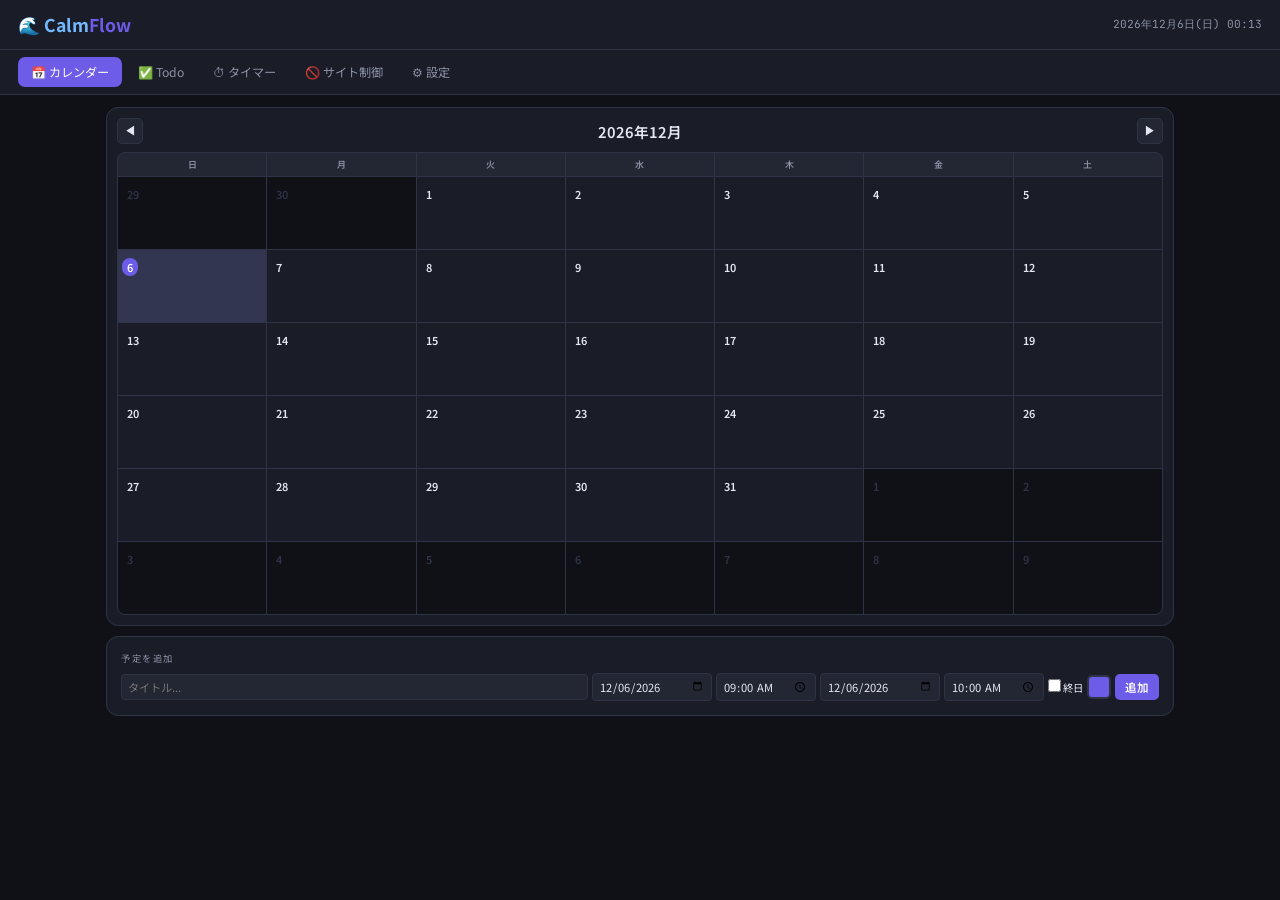
==== calmflow/index.html @ bcd227cc "Add files via upload" ====
<!DOCTYPE html>
<html lang="ja">
<head>
<meta charset="UTF-8">
<meta name="viewport" content="width=device-width, initial-scale=1.0">
<title>CalmFlow</title>
<link href="https://fonts.googleapis.com/css2?family=Noto+Sans+JP:wght@300;400;600;700&family=JetBrains+Mono:wght@400;600&display=swap" rel="stylesheet">
<style id="theme-style"></style>
<style>
*{margin:0;padding:0;box-sizing:border-box}
body{font-family:'Noto Sans JP',sans-serif;min-height:100vh;transition:background .3s,color .3s}
::-webkit-scrollbar{width:5px}::-webkit-scrollbar-thumb{border-radius:3px}
.hdr{padding:12px 18px;display:flex;align-items:center;justify-content:space-between;position:sticky;top:0;z-index:100}
.hdr h1{font-size:1.1rem;font-weight:700}.c1{color:var(--blue)}.c2{color:var(--accent)}
.hdr-t{font-family:'JetBrains Mono',monospace;font-size:.7rem}
.nav{display:flex;gap:3px;padding:7px 18px;overflow-x:auto}
.nb{padding:6px 13px;border:none;background:transparent;font-family:'Noto Sans JP',sans-serif;font-size:.76rem;border-radius:7px;cursor:pointer;transition:all .15s;white-space:nowrap}.nb.a{color:#fff}
.mn{padding:12px 16px;max-width:1100px;margin:0 auto}
.pn{display:none;animation:fi .2s ease}.pn.a{display:block}
@keyframes fi{from{opacity:0;transform:translateY(4px)}to{opacity:1;transform:translateY(0)}}
.cd{border-radius:12px;padding:14px;margin-bottom:10px}
.ct{font-size:.58rem;text-transform:uppercase;letter-spacing:1.5px;margin-bottom:8px}
.btn{padding:5px 10px;color:#fff;border:none;border-radius:5px;font-family:'Noto Sans JP',sans-serif;font-size:.72rem;font-weight:600;cursor:pointer;white-space:nowrap}
.btn:hover{transform:translateY(-1px)}
.btn-s{padding:3px 7px;font-size:.62rem}.btn-xs{padding:2px 5px;font-size:.55rem;border-radius:3px}
.btn-d{background:var(--red)}.btn-g{background:var(--green)}.btn-o{background:transparent;border:1px solid var(--border)}
.fi2{padding:6px 8px;border-radius:5px;font-family:'Noto Sans JP',sans-serif;font-size:.75rem;outline:none}.fi2:focus{border-color:var(--accent)}
.fl{display:block;font-size:.62rem;margin-bottom:2px}

/* Color swatch - per-picker state via data attributes */
.csw{position:relative;display:inline-block}
.csw-btn{width:24px;height:24px;border-radius:5px;cursor:pointer;border:2px solid var(--border);flex-shrink:0}
.csw-pop{display:none;position:absolute;bottom:30px;right:0;z-index:50;border-radius:8px;padding:8px;width:240px;box-shadow:0 4px 20px rgba(0,0,0,.4)}
.csw-pop.open{display:block}
.csw-grid{display:grid;grid-template-columns:repeat(10,1fr);gap:2px}
.csw-c{width:18px;height:18px;border-radius:3px;cursor:pointer;border:2px solid transparent}.csw-c:hover{transform:scale(1.2)}.csw-c.sel{border-color:#fff}
.csw-cust{display:flex;align-items:center;gap:4px;margin-top:5px}
.csw-cust input[type=color]{width:24px;height:24px;border:none;border-radius:3px;cursor:pointer;background:transparent}

/* Calendar */
.ch{display:flex;align-items:center;justify-content:space-between;margin-bottom:8px}.ch h3{font-size:.92rem;font-weight:600}
.cn{width:26px;height:26px;border-radius:5px;cursor:pointer;font-size:.78rem;display:flex;align-items:center;justify-content:center;border:1px solid var(--border)}.cn:hover{background:var(--accent);color:#fff}
.cg{display:grid;grid-template-columns:repeat(7,1fr);gap:1px;border:1px solid var(--border);border-radius:8px;overflow:hidden}
.cdn{font-size:.56rem;padding:5px;text-align:center;font-weight:600}
.cc{min-height:72px;padding:3px 4px;cursor:pointer;position:relative;overflow:hidden}
.cc:hover{filter:brightness(1.1)}
.cnum{font-size:.68rem;font-weight:600;display:inline-block;padding:1px 5px;border-radius:10px;cursor:pointer;position:relative;z-index:3}.cnum:hover{background:var(--accent);color:#fff;transform:scale(1.1)}
.cev{font-size:.48rem;padding:2px 4px;border-radius:2px;margin-top:1px;white-space:nowrap;overflow:hidden;text-overflow:ellipsis;color:#fff;line-height:1.3;position:relative;z-index:2;cursor:pointer;height:16px}
.cev-span{font-size:.48rem;padding:2px 4px;margin-top:1px;white-space:nowrap;overflow:hidden;text-overflow:ellipsis;color:#fff;line-height:1.3;cursor:pointer;position:relative;z-index:2;height:16px}
.cev-start{border-radius:3px 0 0 3px;margin-right:-5px;padding-right:8px}
.cev-mid{border-radius:0;margin-left:-5px;margin-right:-5px;padding-left:8px;padding-right:8px}
.cev-end{border-radius:0 3px 3px 0;margin-left:-5px;padding-left:8px}

/* Day View */
.dg{display:grid;grid-template-columns:1fr 320px;gap:10px}
.bk{display:inline-flex;align-items:center;gap:3px;padding:5px 9px;border-radius:5px;font-size:.68rem;cursor:pointer;font-family:'Noto Sans JP',sans-serif;margin-bottom:8px;border:1px solid var(--border)}.bk:hover{border-color:var(--accent)}
.dph{display:flex;align-items:center;gap:6px;margin-bottom:10px}.dph h3{font-size:.9rem;font-weight:600}
.sh{display:flex;min-height:34px}.shl{width:34px;font-size:.56rem;padding:2px 0;font-family:'JetBrains Mono',monospace;text-align:right;padding-right:5px;flex-shrink:0}
.shc{flex:1;position:relative;min-height:32px}
.sblk{position:absolute;left:2px;right:2px;border-radius:3px;padding:1px 4px;font-size:.55rem;color:#fff;overflow:hidden;z-index:2;cursor:pointer}
.sarr{position:absolute;left:2px;right:2px;border-radius:3px;padding:1px 4px;font-size:.55rem;color:#fff;overflow:hidden;z-index:1;opacity:.45;border:1px dashed rgba(255,255,255,.3)}
.adb{display:flex;gap:4px;flex-wrap:wrap;margin-bottom:6px}.adi{font-size:.55rem;padding:1px 6px;border-radius:3px;color:#fff;cursor:pointer}
.evr{display:flex;align-items:center;gap:5px;padding:5px;border-radius:5px;margin-bottom:3px;cursor:pointer}.evr:hover{filter:brightness(1.1)}
.evd{width:7px;height:7px;border-radius:2px;flex-shrink:0}.evi{flex:1;font-size:.72rem}.evt{font-size:.55rem}
.memo{width:100%;min-height:70px;border-radius:5px;font-family:'Noto Sans JP',sans-serif;font-size:.75rem;padding:7px;outline:none;resize:vertical}.memo:focus{border-color:var(--accent)}
.arow{display:flex;gap:4px;flex-wrap:wrap;align-items:center;margin-top:5px}
.arow input,.arow select{padding:4px 6px;border-radius:4px;font-family:'Noto Sans JP',sans-serif;font-size:.7rem;outline:none}
.dti{display:flex;align-items:center;gap:5px;padding:4px 5px;border-radius:4px;cursor:pointer;font-size:.75rem}.dti:hover{filter:brightness(1.1)}
.dck{width:13px;height:13px;border-radius:3px;border:2px solid var(--border);display:flex;align-items:center;justify-content:center;flex-shrink:0;font-size:.48rem;color:transparent}
.dti.dn .dck{background:var(--green);border-color:var(--green);color:#fff}.dti.dn>span{text-decoration:line-through}
.dti .tp{margin-left:auto}

/* Todo */
.tl{list-style:none}
.ti{display:flex;align-items:center;gap:6px;padding:6px 7px;border-radius:6px;margin-bottom:3px;cursor:pointer}.ti:hover{filter:brightness(1.05)}
.tc2b{width:14px;height:14px;border-radius:3px;border:2px solid var(--border);display:flex;align-items:center;justify-content:center;flex-shrink:0;font-size:.52rem;color:transparent}
.ti.dn .tc2b{background:var(--green);border-color:var(--green);color:#fff}.ti.dn .tt{text-decoration:line-through}
.tt{flex:1;font-size:.78rem}.tm{display:flex;gap:3px;align-items:center;flex-shrink:0}
.tdl{font-size:.55rem;padding:1px 5px;border-radius:3px;font-family:'JetBrains Mono',monospace;white-space:nowrap}
.dok{background:rgba(0,184,148,.12);color:var(--green)}.dsn{background:rgba(253,203,110,.15);color:var(--orange)}.dov{background:rgba(225,112,85,.15);color:var(--red)}
.tp{font-size:.52rem;padding:2px 6px;border-radius:3px;font-weight:600;white-space:nowrap;min-width:22px;text-align:center}
.ph{background:rgba(225,112,85,.15);color:var(--red)}.pm2{background:rgba(253,203,110,.15);color:var(--orange)}.plw{background:rgba(0,184,148,.15);color:var(--green)}
.tdel{background:none;border:none;cursor:pointer;font-size:.72rem;opacity:0}.ti:hover .tdel{opacity:1}
.tsep{font-size:.6rem;padding:8px 0 4px;border-top:1px solid var(--border);margin-top:6px;font-weight:600}

/* Timer */
.ttm{font-family:'JetBrains Mono',monospace;font-size:3.8rem;font-weight:600;text-align:center;padding:18px 0 8px}
.tsub{font-size:.8rem;text-align:center;margin-top:2px}.tlbl{font-size:.68rem;text-align:center;margin-top:1px}
.tc2{display:flex;gap:6px;justify-content:center;margin-top:10px;flex-wrap:wrap}
.tpr{display:flex;gap:4px;justify-content:center;margin-top:7px;flex-wrap:wrap}
.pb{padding:3px 8px;border:1px solid var(--border);border-radius:5px;font-family:'Noto Sans JP',sans-serif;font-size:.66rem;cursor:pointer}.pb:hover{border-color:var(--accent)}.pb.a{border-color:var(--accent);color:var(--accent)}
.sp{display:flex;gap:3px;justify-content:center;flex-wrap:wrap}
.sb{padding:4px 9px;border-radius:13px;font-size:.68rem;cursor:pointer;border:1px solid var(--border);font-family:'Noto Sans JP',sans-serif}.sb.a{color:#fff;border-color:transparent}
.sa{padding:4px 6px;border-radius:13px;font-size:.68rem;cursor:pointer;border:1px dashed var(--border);background:transparent;font-family:'Noto Sans JP',sans-serif}
.swt{font-family:'JetBrains Mono',monospace;font-size:2.8rem;font-weight:600;text-align:center;padding:14px 0 6px}
.ttbs{display:flex;gap:3px;margin-bottom:10px}.ttb{padding:5px 12px;border:none;font-family:'Noto Sans JP',sans-serif;font-size:.72rem;border-radius:5px;cursor:pointer}.ttb.a{color:#fff}
.sg{display:grid;grid-template-columns:repeat(3,1fr);gap:6px;margin-top:10px}
.sc2c{border-radius:6px;padding:9px;text-align:center}.sv{font-family:'JetBrains Mono',monospace;font-size:1rem;font-weight:600}.sl2{font-size:.5rem;margin-top:1px;text-transform:uppercase;letter-spacing:1px}
.gbw{border-radius:5px;height:16px;overflow:hidden;position:relative;margin-top:4px}.gb{height:100%;border-radius:5px;transition:width .4s}
.gbt{position:absolute;inset:0;display:flex;align-items:center;justify-content:center;font-size:.55rem;font-weight:600;font-family:'JetBrains Mono',monospace}
.gr{display:flex;gap:4px;align-items:center;margin-top:4px}
.gr input{width:50px;padding:3px;border-radius:3px;font-family:'JetBrains Mono',monospace;font-size:.7rem;outline:none;text-align:center}.gr span{font-size:.68rem}
.ssr{display:flex;align-items:center;gap:6px;padding:4px 5px;border-radius:4px;margin-bottom:2px}.ssr:hover{filter:brightness(1.05)}
.ssd{width:6px;height:6px;border-radius:2px;flex-shrink:0}.ssn{flex:1;font-size:.72rem}
.ssbw{width:45px;height:4px;border-radius:2px;overflow:hidden}.ssb2{height:100%;border-radius:2px}.sst{font-family:'JetBrains Mono',monospace;font-size:.72rem}
.li{display:flex;align-items:center;gap:5px;padding:3px 5px;border-radius:3px;margin-bottom:2px;font-size:.68rem}.li:hover{filter:brightness(1.05)}

/* Chart */
.chart-tabs{display:flex;gap:3px;margin-bottom:8px}
.chart-tab{padding:4px 12px;border-radius:12px;font-size:.68rem;cursor:pointer;border:1px solid var(--border);font-family:'Noto Sans JP',sans-serif}.chart-tab.a{background:var(--accent);color:#fff;border-color:var(--accent)}
.chart-wrap{position:relative;height:160px;display:flex;align-items:flex-end;gap:3px;padding:16px 4px 24px 4px;border-bottom:1px solid var(--border)}
.chart-bar-wrap{flex:1;display:flex;flex-direction:column;align-items:center}
.chart-bar{width:100%;max-width:50px;border-radius:3px 3px 0 0;transition:height .4s;min-height:1px;position:relative;margin:0 auto}
.chart-bar-val{position:absolute;top:-14px;left:50%;transform:translateX(-50%);font-size:.5rem;font-family:'JetBrains Mono',monospace;white-space:nowrap}
.chart-label{font-size:.5rem;margin-top:4px;text-align:center}

.bl{list-style:none}.bi{display:flex;align-items:center;justify-content:space-between;padding:6px 8px;border-radius:6px;margin-bottom:3px}
.bs{font-size:.55rem;padding:2px 5px;border-radius:3px;font-weight:600}.ba2{background:rgba(225,112,85,.15);color:var(--red)}.bna{background:rgba(0,184,148,.15);color:var(--green)}
.fb{border:1px solid var(--accent);border-radius:12px;padding:10px 14px;margin-bottom:8px;display:flex;align-items:center;justify-content:space-between}
.theme-opt{display:inline-block;width:40px;height:40px;border-radius:8px;cursor:pointer;border:3px solid transparent;margin:3px}.theme-opt.sel{border-color:var(--accent)}.theme-opt:hover{transform:scale(1.1)}
.mo{display:none;position:fixed;inset:0;background:rgba(0,0,0,.55);z-index:200;align-items:center;justify-content:center;padding:12px}.mo.show{display:flex}
.md2{border-radius:12px;padding:20px;width:100%;max-width:400px;max-height:85vh;overflow-y:auto}.md2 h3{font-size:.88rem;margin-bottom:10px}.mc{float:right;background:none;border:none;font-size:1rem;cursor:pointer}
@media(max-width:768px){.dg{grid-template-columns:1fr}.sg{grid-template-columns:repeat(2,1fr)}.ttm{font-size:3rem}}
@media(max-width:480px){.hdr,.nav,.mn{padding-left:8px;padding-right:8px}.cc{min-height:48px}}
</style>
</head>
<body>
<div class="hdr"><h1>🌊 <span class="c1">Calm</span><span class="c2">Flow</span></h1><div class="hdr-t" id="clock"></div></div>
<div class="nav" id="nav-bar"></div>
<div class="mn">
  <div class="pn a" id="p-cal"><div id="cal-mv"></div><div id="cal-dv" style="display:none"></div></div>
  <div class="pn" id="p-todo"><div id="todo-area"></div></div>
  <div class="pn" id="p-timer"><div id="timer-area"></div></div>
  <div class="pn" id="p-block"><div id="block-area"></div></div>
  <div class="pn" id="p-set"><div id="set-area"></div></div>
</div>
<div class="mo" id="edit-modal"><div class="md2" id="edit-md"></div></div>
<div class="mo" id="smod"><div class="md2" id="smod-md"></div></div>
<script>
const PRESETS=['#6c5ce7','#00b894','#fdcb6e','#e17055','#74b9ff','#fd79a8','#a29bfe','#55efc4','#fab1a0','#81ecec','#2d3436','#636e72','#dfe6e9','#0984e3','#00cec9','#e84393','#d63031','#ffeaa7','#55a3e8','#b2bec3'];
const CGRID=(()=>{const h=[0,30,50,60,120,180,210,240,270,330],r=[];for(let s=85;s>=30;s-=18)for(const hue of h)r.push(`hsl(${hue},${s}%,${s>50?55:40}%)`);return r})();
const ALLC=[...PRESETS,...CGRID];
const THEMES={dark:{name:'ダーク',en:'Dark',bg:'#0f1117',surface:'#1a1d27',s2:'#232733',border:'#2e3346',text:'#e4e7f1',dim:'#8b90a5',accent:'#6c5ce7',green:'#00b894',orange:'#fdcb6e',red:'#e17055',blue:'#74b9ff',pink:'#fd79a8',prev:'linear-gradient(135deg,#0f1117,#1a1d27)'},light:{name:'ライト',en:'Light',bg:'#f5f5f7',surface:'#fff',s2:'#eef0f4',border:'#d1d5db',text:'#1f2937',dim:'#6b7280',accent:'#6c5ce7',green:'#059669',orange:'#d97706',red:'#dc2626',blue:'#2563eb',pink:'#ec4899',prev:'linear-gradient(135deg,#f5f5f7,#fff)'},pink:{name:'ピンク',en:'Pink',bg:'#1a1018',surface:'#241a22',s2:'#2e2230',border:'#3d2e3a',text:'#f5e6f0',dim:'#a88a9e',accent:'#ec4899',green:'#34d399',orange:'#fbbf24',red:'#f87171',blue:'#60a5fa',pink:'#f472b6',prev:'linear-gradient(135deg,#1a1018,#241a22)'},sky:{name:'水色',en:'Sky',bg:'#0c1929',surface:'#132238',s2:'#1a2d45',border:'#254060',text:'#e0f0ff',dim:'#7da8cc',accent:'#38bdf8',green:'#34d399',orange:'#fbbf24',red:'#f87171',blue:'#60a5fa',pink:'#f472b6',prev:'linear-gradient(135deg,#0c1929,#132238)'},purple:{name:'パープル',en:'Purple',bg:'#140e1e',surface:'#1e1530',s2:'#291e3e',border:'#3a2d52',text:'#ede6f5',dim:'#9a8bb5',accent:'#a78bfa',green:'#34d399',orange:'#fbbf24',red:'#f87171',blue:'#818cf8',pink:'#f472b6',prev:'linear-gradient(135deg,#140e1e,#1e1530)'}};
const I={ja:{cal:'📅 カレンダー',todo:'✅ Todo',timer:'⏱ タイマー',block:'🚫 サイト制御',set:'⚙ 設定',addEv:'予定を追加',title:'タイトル',sd:'開始日',st:'開始時間',ed:'終了日',et:'終了時間',allday:'終日',color:'色',add:'追加',del:'削除',save:'保存',back:'◀ 戻る',sched:'スケジュール',schedAdd:'↕ スケジュール追加',dayTodo:'この日のTodo',evList:'予定一覧（クリックで編集）',memo:'📝 メモ',memoP:'メモ...',todoL:'Todoリスト',newT:'新しいタスク...',all:'すべて',active:'未完了',done:'完了',exp:'期限切れ',hi:'高',mi:'中',lo:'低',subj:'科目',studyT:'勉強タイマー',sw:'ストップウォッチ',start:'▶ スタート',pause:'⏸ 一時停止',stop:'⏹ 終了',reset:'リセット',endRec:'⏹ 終了＆記録',cust:'カスタム',min:'分',goal:'目標',daily:'1日',monthly:'月間',studyTime:'勉強時間',today:'今日',week:'今週',month:'今月',sess:'セッション',streak:'連続',total:'全期間',subjM:'科目別（今月）',totalL:'合計',logEd:'ログ編集（今日）',manAdd:'＋手動追加',rec:'記録',none:'なし',focus:'🎯 集中モード',blockL:'ブロックリスト',blocking:'ブロック中',allowed:'許可',setT:'設定',lang:'言語',theme:'テーマ',overdue:'日超過',tmr:'明日',daysL:'あと{n}日',pomo:'🍅 ポモドーロ',editEv:'予定を編集',selSubj:'科目を選択',addSubj:'科目を追加',subjN:'科目名',on:'ON',off:'OFF',chartD:'日間',chartW:'週間',chartM:'月間',chart:'勉強グラフ'},en:{cal:'📅 Calendar',todo:'✅ Todo',timer:'⏱ Timer',block:'🚫 Blocker',set:'⚙ Settings',addEv:'Add Event',title:'Title',sd:'Start',st:'Start Time',ed:'End',et:'End Time',allday:'All Day',color:'Color',add:'Add',del:'Delete',save:'Save',back:'◀ Back',sched:'Schedule',schedAdd:'↕ Add Schedule',dayTodo:'Todo',evList:'Events (click to edit)',memo:'📝 Memo',memoP:'Memo...',todoL:'Todo List',newT:'New task...',all:'All',active:'Active',done:'Done',exp:'Expired',hi:'High',mi:'Mid',lo:'Low',subj:'Subject',studyT:'Study Timer',sw:'Stopwatch',start:'▶ Start',pause:'⏸ Pause',stop:'⏹ End',reset:'Reset',endRec:'⏹ End & Record',cust:'Custom',min:'min',goal:'Goals',daily:'Daily',monthly:'Monthly',studyTime:'Study Time',today:'Today',week:'This Week',month:'This Month',sess:'Sessions',streak:'Streak',total:'All Time',subjM:'By Subject',totalL:'Total',logEd:'Log Edit (Today)',manAdd:'+ Manual',rec:'Record',none:'None',focus:'🎯 Focus Mode',blockL:'Block List',blocking:'Blocked',allowed:'Allowed',setT:'Settings',lang:'Language',theme:'Theme',overdue:' overdue',tmr:'Tomorrow',daysL:'{n} days',pomo:'🍅 Pomodoro',editEv:'Edit Event',selSubj:'Select Subject',addSubj:'Add Subject',subjN:'Subject Name',on:'ON',off:'OFF',chartD:'Daily',chartW:'Weekly',chartM:'Monthly',chart:'Study Chart'}};

const LS=(k,d)=>{try{return JSON.parse(localStorage.getItem(k))||d}catch{return d}};
const SS=(k,v)=>localStorage.setItem(k,JSON.stringify(v));
const p2=n=>String(n).padStart(2,'0');
const dkf=d=>`${d.getFullYear()}-${p2(d.getMonth()+1)}-${p2(d.getDate())}`;
const fm=m=>{if(m>=60){const h=Math.floor(m/60),r=m%60;return r?`${h}h${r}m`:`${h}h`}return`${m}m`};

let cfg=LS('cf-cfg',{lang:'ja',theme:'dark'}),ev=LS('cf-ev',[]),sch=LS('cf-sch',{}),mem2=LS('cf-mem',{}),todos=LS('cf-td',[]);
let subj=LS('cf-subj',[{id:'s1',name:'数学',color:'#6c5ce7'},{id:'s2',name:'英語',color:'#00b894'},{id:'s3',name:'理科',color:'#74b9ff'},{id:'s4',name:'国語',color:'#fd79a8'},{id:'s5',name:'社会',color:'#fdcb6e'}]);
let slog=LS('cf-slog',[]),goals=LS('cf-goals',{daily:120,monthly:3000});
let cSubj=subj[0]?.id||null,calD=new Date(),vDate=null,tFilt='all',editEvId=null;
let tSec=25*60,tMax=25*60,tInt=null,tRun=false,tStart=null,tMode='pomo';
let swSec=0,swInt=null,swRun=false,chartMode='week';

// Per-picker color storage
const pickerColors={};
function getPC(id){return pickerColors[id]||PRESETS[0]}
function setPC(id,c){pickerColors[id]=c}

const T=k=>I[cfg.lang][k]||k;
const priC=p=>p==='high'?'ph':p==='mid'?'pm2':'plw';
const priL=p=>p==='high'?T('hi'):p==='mid'?T('mi'):T('lo');

function applyTheme(){const th=THEMES[cfg.theme];document.getElementById('theme-style').textContent=`:root{--bg:${th.bg};--surface:${th.surface};--s2:${th.s2};--border:${th.border};--text:${th.text};--dim:${th.dim};--accent:${th.accent};--glow:${th.accent}40;--green:${th.green};--orange:${th.orange};--red:${th.red};--blue:${th.blue};--pink:${th.pink}}body{background:var(--bg);color:var(--text)}.hdr,.nav{background:var(--surface);border-bottom:1px solid var(--border)}.hdr-t{color:var(--dim)}.nb{color:var(--dim)}.nb:hover{background:var(--s2);color:var(--text)}.nb.a{background:var(--accent)}.cd{background:var(--surface);border:1px solid var(--border)}.ct,.fl{color:var(--dim)}.btn{background:var(--accent)}.btn-o{color:var(--dim);border-color:var(--border)}.fi2{background:var(--s2);border:1px solid var(--border);color:var(--text)}.cn{background:var(--s2);color:var(--text);border-color:var(--border)}.cg{background:var(--border)}.cdn{background:var(--s2);color:var(--dim)}.cc{background:var(--surface)}.cc.om{background:var(--bg)}.cc.om .cnum{color:var(--border)}.cc.td{background:${th.accent}10}.cc.td .cnum{background:var(--accent);color:#fff}.sh{border-bottom:1px solid ${th.border}50}.shc{border-left:1px solid ${th.border}50}.evr,.li,.bi{background:var(--s2)}.memo,.arow input,.arow select{background:var(--s2);border:1px solid var(--border);color:var(--text)}.pb,.chart-tab{background:var(--s2);color:var(--dim);border-color:var(--border)}.sb{background:var(--s2);color:var(--dim);border-color:var(--border)}.sc2c{background:var(--s2)}.sv{color:var(--accent)}.sl2{color:var(--dim)}.gbw{background:var(--s2)}.gb{background:linear-gradient(90deg,var(--accent),var(--blue))}.gr input{background:var(--s2);border:1px solid var(--border);color:var(--text)}.gr span{color:var(--dim)}.ssbw{background:var(--s2)}.sst{color:var(--accent)}.ttb{background:var(--s2);color:var(--dim)}.ttb.a{background:var(--accent)}.tdel{color:var(--dim)}.tsep{border-color:var(--border);color:var(--dim)}.bk{color:var(--dim);border-color:var(--border)}.fb{border-color:var(--accent);background:${th.accent}08}.md2{background:var(--surface);border:1px solid var(--border)}.mc{color:var(--dim)}.shl{color:var(--dim)}.tlbl{color:var(--dim)}.tsub{color:var(--text)}.ttm{background:linear-gradient(135deg,var(--accent),var(--blue));-webkit-background-clip:text;-webkit-text-fill-color:transparent;background-clip:text}.swt{color:var(--green)}.csw-pop{background:var(--surface);border:1px solid var(--border)}.csw-btn{border-color:var(--border)}::-webkit-scrollbar-thumb{background:var(--border)}`;}

// Color swatch HTML
function csw(id,defColor){
  if(!pickerColors[id])pickerColors[id]=defColor||PRESETS[0];
  const c=pickerColors[id];
  return`<div class="csw"><div class="csw-btn" id="csw-${id}" style="background:${c}" onclick="togglePop('${id}')"></div><div class="csw-pop" id="csp-${id}"><div class="csw-grid">${ALLC.map(x=>`<div class="csw-c${x===c?' sel':''}" style="background:${x}" onclick="pickC('${id}','${x}')"></div>`).join('')}</div><div class="csw-cust"><input type="color" value="${c}" onchange="pickC('${id}',this.value)"><span style="font-size:.6rem;color:var(--dim)">${T('cust')}</span></div></div></div>`;
}
window.togglePop=id=>{const p=document.getElementById('csp-'+id);if(p)p.classList.toggle('open');};
window.pickC=(id,c)=>{pickerColors[id]=c;const b=document.getElementById('csw-'+id);if(b)b.style.background=c;const p=document.getElementById('csp-'+id);if(p)p.classList.remove('open');};
document.addEventListener('click',e=>{if(!e.target.closest('.csw'))document.querySelectorAll('.csw-pop.open').forEach(p=>p.classList.remove('open'));});

function rNav(){document.getElementById('nav-bar').innerHTML=[{p:'cal',l:T('cal')},{p:'todo',l:T('todo')},{p:'timer',l:T('timer')},{p:'block',l:T('block')},{p:'set',l:T('set')}].map(n=>`<button class="nb${document.getElementById('p-'+n.p)?.classList.contains('a')?' a':''}" data-p="${n.p}">${n.l}</button>`).join('');
document.querySelectorAll('.nb').forEach(b=>b.addEventListener('click',()=>{document.querySelectorAll('.pn').forEach(p=>p.classList.remove('a'));document.querySelectorAll('.nb').forEach(x=>x.classList.remove('a'));document.getElementById('p-'+b.dataset.p).classList.add('a');b.classList.add('a');if(b.dataset.p==='todo')rTodos();if(b.dataset.p==='timer')rTimer();if(b.dataset.p==='block')rBlock();if(b.dataset.p==='set')rSet();}));}
function closeM(id){document.getElementById(id).classList.remove('show')}
document.querySelectorAll('.mo').forEach(m=>m.addEventListener('click',e=>{if(e.target===m)m.classList.remove('show')}));
setInterval(()=>{document.getElementById('clock').textContent=new Date().toLocaleString(cfg.lang==='ja'?'ja-JP':'en-US',{year:'numeric',month:'short',day:'numeric',weekday:'short',hour:'2-digit',minute:'2-digit',hour12:false});},1000);
document.getElementById('clock').textContent=new Date().toLocaleString(cfg.lang==='ja'?'ja-JP':'en-US',{year:'numeric',month:'short',day:'numeric',weekday:'short',hour:'2-digit',minute:'2-digit',hour12:false});

function dlL(dl){if(!dl)return{t:'',c:''};const td2=new Date();td2.setHours(0,0,0,0);const d=new Date(dl+'T00:00:00'),diff=Math.ceil((d-td2)/864e5);if(diff<0)return{t:`${Math.abs(diff)}${T('overdue')}`,c:'dov'};if(diff===0)return{t:T('today'),c:'dsn'};if(diff===1)return{t:T('tmr'),c:'dsn'};if(diff<=3)return{t:T('daysL').replace('{n}',diff),c:'dsn'};return{t:dl.slice(5).replace('-','/'),c:'dok'};}
function evFor(key){return ev.filter(e=>key>=e.sd&&key<=(e.ed||e.sd))}

// ═══ CALENDAR ═══
function rCal(){const y=calD.getFullYear(),m=calD.getMonth(),today=new Date();const fd=new Date(y,m,1).getDay(),dim=new Date(y,m+1,0).getDate(),dip=new Date(y,m,0).getDate();
const dns=cfg.lang==='ja'?['日','月','火','水','木','金','土']:['Su','Mo','Tu','We','Th','Fr','Sa'];
let h=`<div class="cd" style="padding:10px"><div class="ch"><button class="cn" onclick="calD.setMonth(calD.getMonth()-1);rCal()">◀</button><h3>${y}${cfg.lang==='ja'?'年':'/'}${m+1}${cfg.lang==='ja'?'月':''}</h3><button class="cn" onclick="calD.setMonth(calD.getMonth()+1);rCal()">▶</button></div><div class="cg">${dns.map(d=>`<div class="cdn">${d}</div>`).join('')}`;
for(let i=0;i<fd;i++)h+=`<div class="cc om"><span class="cnum">${dip-fd+1+i}</span></div>`;
for(let d=1;d<=dim;d++){const isT=d===today.getDate()&&m===today.getMonth()&&y===today.getFullYear();const key=`${y}-${p2(m+1)}-${p2(d)}`;const de=evFor(key);let evH='';
de.slice(0,3).forEach(e=>{const isM=e.ed&&e.ed!==e.sd;if(isM){let cls='cev-span';if(key===e.sd)cls+=' cev-start';else if(key===e.ed)cls+=' cev-end';else cls+=' cev-mid';const lbl=key===e.sd?(e.allday?e.title:(e.st?`${e.st.slice(0,5)} ${e.title}`:e.title)):'&nbsp;';evH+=`<div class="${cls}" style="background:${e.color}" onclick="event.stopPropagation();editEv('${e.id}')">${lbl}</div>`;}else{const lbl=e.allday?e.title:(e.st?`${e.st.slice(0,5)} ${e.title}`:e.title);evH+=`<div class="cev" style="background:${e.color}" onclick="event.stopPropagation();editEv('${e.id}')">${lbl}</div>`;}});
if(de.length>3)evH+=`<div style="font-size:.42rem;color:var(--dim)">+${de.length-3}</div>`;
h+=`<div class="cc${isT?' td':''}" onclick="openAddEv('${key}')"><span class="cnum" onclick="event.stopPropagation();openDV('${key}')">${d}</span>${evH}</div>`;}
for(let i=1;i<=42-fd-dim;i++)h+=`<div class="cc om"><span class="cnum">${i}</span></div>`;
h+=`</div></div>`;
pickerColors['ca']=pickerColors['ca']||PRESETS[0];
h+=`<div class="cd"><div class="ct">${T('addEv')}</div><div class="arow"><input type="text" id="ca-t" placeholder="${T('title')}..." style="flex:2;min-width:80px"><input type="date" id="ca-sd" style="width:120px"><input type="time" id="ca-st" value="09:00" style="width:100px"><input type="date" id="ca-ed" style="width:120px"><input type="time" id="ca-et" value="10:00" style="width:100px"><label style="font-size:.65rem"><input type="checkbox" id="ca-ad"> ${T('allday')}</label>${csw('ca')}<button class="btn" onclick="addEvI()">${T('add')}</button></div></div>`;
document.getElementById('cal-mv').innerHTML=h;const tk=dkf(new Date());document.getElementById('ca-sd').value=tk;document.getElementById('ca-ed').value=tk;}

function addEvI(){const ti=document.getElementById('ca-t').value.trim();if(!ti)return;const ad=document.getElementById('ca-ad').checked;ev.push({id:'e'+Date.now(),title:ti,sd:document.getElementById('ca-sd').value,ed:document.getElementById('ca-ed').value,st:ad?null:document.getElementById('ca-st').value,et:ad?null:document.getElementById('ca-et').value,allday:ad,color:getPC('ca')});SS('cf-ev',ev);document.getElementById('ca-t').value='';rCal();}
function openAddEv(key){document.getElementById('ca-sd').value=key;document.getElementById('ca-ed').value=key;document.getElementById('ca-t').focus();}
function delEv(id){ev=ev.filter(e=>e.id!==id);SS('cf-ev',ev);rCal();if(vDate)rDV();}
function editEv(id){const e=ev.find(x=>x.id===id);if(!e)return;editEvId=id;pickerColors['ed']=e.color;
document.getElementById('edit-md').innerHTML=`<button class="mc" onclick="closeM('edit-modal')">&times;</button><h3>${T('editEv')}</h3><div style="margin-bottom:6px"><label class="fl">${T('title')}</label><input type="text" class="fi2" id="ed-t" value="${e.title}" style="width:100%"></div><div style="display:flex;gap:5px;margin-bottom:6px"><div><label class="fl">${T('sd')}</label><input type="date" class="fi2" id="ed-sd" value="${e.sd}" style="width:125px"></div><div><label class="fl">${T('st')}</label><input type="time" class="fi2" id="ed-st" value="${e.st||'09:00'}" style="width:100px"></div></div><div style="display:flex;gap:5px;margin-bottom:6px"><div><label class="fl">${T('ed')}</label><input type="date" class="fi2" id="ed-ed" value="${e.ed||e.sd}" style="width:125px"></div><div><label class="fl">${T('et')}</label><input type="time" class="fi2" id="ed-et" value="${e.et||'10:00'}" style="width:100px"></div></div><div style="margin-bottom:6px"><label style="font-size:.7rem"><input type="checkbox" id="ed-ad" ${e.allday?'checked':''}> ${T('allday')}</label></div><div style="margin-bottom:6px"><label class="fl">${T('color')}</label>${csw('ed',e.color)}</div><div style="display:flex;gap:6px"><button class="btn btn-g" onclick="saveEditEv()" style="flex:1">${T('save')}</button><button class="btn btn-d" onclick="delEv('${id}');closeM('edit-modal')" style="flex:1">${T('del')}</button></div>`;
document.getElementById('edit-modal').classList.add('show');}
function saveEditEv(){const e=ev.find(x=>x.id===editEvId);if(!e)return;const ad=document.getElementById('ed-ad').checked;e.title=document.getElementById('ed-t').value.trim()||e.title;e.sd=document.getElementById('ed-sd').value;e.ed=document.getElementById('ed-ed').value;e.st=ad?null:document.getElementById('ed-st').value;e.et=ad?null:document.getElementById('ed-et').value;e.allday=ad;e.color=getPC('ed');SS('cf-ev',ev);closeM('edit-modal');rCal();if(vDate)rDV();}

// ═══ DAY VIEW ═══
function openDV(key){vDate=new Date(key+'T00:00:00');document.getElementById('cal-mv').style.display='none';document.getElementById('cal-dv').style.display='block';rDV();}
function closeDV(){vDate=null;document.getElementById('cal-mv').style.display='block';document.getElementById('cal-dv').style.display='none';rCal();}
function navD(dir){vDate.setDate(vDate.getDate()+dir);rDV();}
function rDV(){const key=dkf(vDate),dn=cfg.lang==='ja'?['日','月','火','水','木','金','土']:['Sun','Mon','Tue','Wed','Thu','Fri','Sat'];
const de=evFor(key),sc=sch[key]||[],dayTd=todos.filter(t=>t.dl===key),memo=mem2[key]||'';
const allday=de.filter(e=>e.allday||!e.st),timed=de.filter(e=>!e.allday&&e.st);
let adH='';if(allday.length)adH='<div class="adb">'+allday.map(e=>`<div class="adi" style="background:${e.color}" onclick="editEv('${e.id}')">${e.title}</div>`).join('')+'</div>';
let schedH='';for(let hr=0;hr<24;hr++){let blocks='';timed.forEach(e=>{const sh=parseInt(e.st.split(':')[0]),sm=parseInt(e.st.split(':')[1])||0,eh=e.et?parseInt(e.et.split(':')[0]):sh+1,em=e.et?parseInt(e.et.split(':')[1])||0:0;if(hr===sh){const top=Math.round(sm/60*32),dur=(eh*60+em)-(sh*60+sm),hPx=Math.max(Math.round(dur/60*32),18);blocks+=`<div class="sblk" style="background:${e.color};top:${top}px;height:${hPx}px" onclick="editEv('${e.id}')">${e.title} ${e.st}~${e.et||''}</div>`;}});
let arrows='';sc.forEach(s=>{const sh2=parseInt(s.start.split(':')[0]),eh2=s.end?parseInt(s.end.split(':')[0]):sh2+1;if(hr===sh2)arrows+=`<div class="sarr" style="background:${s.color};top:0;height:${(eh2-sh2)*32}px">${s.title}</div>`;});
schedH+=`<div class="sh"><div class="shl">${p2(hr)}</div><div class="shc">${blocks}${arrows}</div></div>`;}
pickerColors['dv']=pickerColors['dv']||PRESETS[0];pickerColors['sc2']=pickerColors['sc2']||PRESETS[2];
document.getElementById('cal-dv').innerHTML=`<button class="bk" onclick="closeDV()">${T('back')}</button>
<div class="dph"><button class="cn" onclick="navD(-1)">◀</button><h3>${vDate.getFullYear()}/${vDate.getMonth()+1}/${vDate.getDate()}（${dn[vDate.getDay()]}）</h3><button class="cn" onclick="navD(1)">▶</button></div>
<div class="dg"><div>
  <div class="cd"><div class="ct">${T('sched')}</div>${adH}<div style="max-height:450px;overflow-y:auto">${schedH}</div></div>
  <div class="cd"><div class="ct">${T('addEv')}</div><div class="arow"><input type="text" id="dv-et" placeholder="${T('title')}..." style="flex:2;min-width:60px"><input type="time" id="dv-es" value="09:00" style="width:90px"><input type="time" id="dv-ee" value="10:00" style="width:90px"><label style="font-size:.6rem"><input type="checkbox" id="dv-ad"> ${T('allday')}</label>${csw('dv')}<button class="btn btn-s" onclick="addEvDV('${key}')">${T('add')}</button></div></div>
  <div class="cd"><div class="ct">${T('schedAdd')}</div><div class="arow"><input type="text" id="sc-t2" placeholder="..." style="flex:2;min-width:60px"><input type="time" id="sc-s2" value="09:00" style="width:90px"><input type="time" id="sc-e2" value="10:00" style="width:90px">${csw('sc2')}<button class="btn btn-s" onclick="addSch2('${key}')">${T('add')}</button></div></div>
</div><div>
  <div class="cd"><div style="display:flex;justify-content:space-between;align-items:center"><div class="ct" style="margin-bottom:0">${T('dayTodo')}</div><button class="btn btn-xs" onclick="document.getElementById('dp-tf').style.display=document.getElementById('dp-tf').style.display==='none'?'block':'none'">＋</button></div>
    <div id="dp-tf" style="display:none;margin-top:5px"><div class="arow"><input type="text" id="dp-ti" placeholder="${T('newT')}" style="flex:2"><select id="dp-tp" style="width:50px"><option value="high">${T('hi')}</option><option value="mid" selected>${T('mi')}</option><option value="low">${T('lo')}</option></select><button class="btn btn-s btn-g" onclick="addDTd('${key}')">${T('add')}</button></div></div>
    <div style="margin-top:5px">${dayTd.length?dayTd.map(t=>`<div class="dti${t.done?' dn':''}" onclick="togTd('${t.id}');rDV()"><div class="dck">${t.done?'✓':''}</div><span style="flex:1">${t.text}</span><span class="tp ${priC(t.priority)}">${priL(t.priority)}</span></div>`).join(''):`<p style="color:var(--dim);font-size:.68rem">${T('none')}</p>`}</div></div>
  <div class="cd"><div class="ct">${T('evList')}</div>${de.length?de.map(e=>`<div class="evr" onclick="editEv('${e.id}')"><div class="evd" style="background:${e.color}"></div><div class="evi">${e.title}<div class="evt">${e.allday?T('allday'):((e.st||'')+(e.et?' ~ '+e.et:''))}</div></div><button class="btn btn-xs btn-d" onclick="event.stopPropagation();delEv('${e.id}')">${T('del')}</button></div>`).join(''):`<p style="color:var(--dim);font-size:.68rem">${T('none')}</p>`}</div>
  <div class="cd"><div class="ct">${T('memo')}</div><textarea class="memo" placeholder="${T('memoP')}" onblur="mem2['${key}']=this.value;SS('cf-mem',mem2)">${memo}</textarea></div>
</div></div>`;}
function addEvDV(key){const ti=document.getElementById('dv-et').value.trim();if(!ti)return;const ad=document.getElementById('dv-ad').checked;ev.push({id:'e'+Date.now(),title:ti,sd:key,ed:key,st:ad?null:document.getElementById('dv-es').value,et:ad?null:document.getElementById('dv-ee').value,allday:ad,color:getPC('dv')});SS('cf-ev',ev);rDV();}
function addSch2(key){const t=document.getElementById('sc-t2').value.trim();if(!t)return;if(!sch[key])sch[key]=[];sch[key].push({title:t,start:document.getElementById('sc-s2').value,end:document.getElementById('sc-e2').value,color:getPC('sc2')});SS('cf-sch',sch);rDV();}
function addDTd(key){const t=document.getElementById('dp-ti').value.trim();if(!t)return;todos.push({id:Date.now().toString(),text:t,priority:document.getElementById('dp-tp').value,dl:key,done:false});SS('cf-td',todos);rDV();}

// ═══ TODO ═══
function rTodos(){const today=new Date();today.setHours(0,0,0,0);let f=[...todos];
if(tFilt==='active')f=f.filter(t=>!t.done&&!(t.dl&&new Date(t.dl+'T00:00:00')<today));
else if(tFilt==='done')f=f.filter(t=>t.done);
else if(tFilt==='exp')f=f.filter(t=>!t.done&&t.dl&&new Date(t.dl+'T00:00:00')<today);
const ord={high:0,mid:1,low:2},srt=(a,b)=>ord[a.priority]-ord[b.priority];
let items;if(tFilt==='all'){const act=f.filter(t=>!t.done&&!(t.dl&&new Date(t.dl+'T00:00:00')<today)).sort(srt);const exp=f.filter(t=>!t.done&&t.dl&&new Date(t.dl+'T00:00:00')<today).sort(srt);const dn=f.filter(t=>t.done).sort(srt);items=[...act,...(exp.length?[{sep:T('exp')},...exp]:[]),...(dn.length?[{sep:T('done')},...dn]:[])];}else{f.sort(srt);items=f;}
document.getElementById('todo-area').innerHTML=`<div class="cd"><div class="ct">${T('todoL')}</div><div style="display:flex;gap:5px;margin-bottom:5px;flex-wrap:wrap"><input type="text" class="fi2" id="td-in" placeholder="${T('newT')}" style="flex:2;min-width:100px"><input type="date" class="fi2" id="td-dl" style="flex:1;min-width:110px"><select class="fi2" id="td-pr" style="width:60px"><option value="high">🔴 ${T('hi')}</option><option value="mid" selected>🟡 ${T('mi')}</option><option value="low">🟢 ${T('lo')}</option></select><button class="btn" onclick="addTd()">${T('add')}</button></div><div style="display:flex;gap:3px;margin-bottom:8px;flex-wrap:wrap">${['all','active','done','exp'].map(f2=>`<button class="btn-o btn-s fb3${tFilt===f2?' a':''}" data-f="${f2}">${T(f2)}</button>`).join('')}</div><ul class="tl">${items.map(t=>{if(t.sep)return`<div class="tsep">${t.sep}</div>`;const d=dlL(t.dl);return`<li class="ti${t.done?' dn':''}" onclick="togTd('${t.id}')"><div class="tc2b">${t.done?'✓':''}</div><span class="tt">${t.text}</span><div class="tm">${d.t?`<span class="tdl ${d.c}">${d.t}</span>`:''}<span class="tp ${priC(t.priority)}">${priL(t.priority)}</span></div><button class="tdel" onclick="event.stopPropagation();delTd('${t.id}')">✕</button></li>`;}).join('')}</ul></div>`;
document.querySelectorAll('.fb3').forEach(b=>b.addEventListener('click',()=>{tFilt=b.dataset.f;rTodos();}));document.getElementById('td-in')?.addEventListener('keydown',e=>{if(e.key==='Enter')addTd()});}
function addTd(){const i=document.getElementById('td-in'),t=i.value.trim();if(!t)return;todos.push({id:Date.now().toString(),text:t,priority:document.getElementById('td-pr').value,dl:document.getElementById('td-dl').value||null,done:false});i.value='';SS('cf-td',todos);rTodos();}
function togTd(id){const t=todos.find(x=>x.id===id);if(t)t.done=!t.done;SS('cf-td',todos);rTodos();}
function delTd(id){todos=todos.filter(t=>t.id!==id);SS('cf-td',todos);rTodos();}

// ═══ TIMER ═══
function rTimer(){const s=subj.find(x=>x.id===cSubj);
document.getElementById('timer-area').innerHTML=`<div class="cd"><div class="ct">${T('subj')}</div><div class="sp">${subj.map(s2=>`<button class="sb${s2.id===cSubj?' a':''}" style="${s2.id===cSubj?'background:'+s2.color:''}" onclick="cSubj='${s2.id}';rTimer()">${s2.name}</button>`).join('')}<button class="sa" onclick="openSM()">＋</button></div></div>
<div class="cd"><div class="ttbs"><button class="ttb${tMode==='pomo'?' a':''}" onclick="tMode='pomo';rTimer()">${T('pomo')}</button><button class="ttb${tMode==='sw'?' a':''}" onclick="tMode='sw';rTimer()">⏱ ${T('sw')}</button></div>
${tMode==='pomo'?`<div class="ttm" id="td2">${p2(Math.floor(tSec/60))}:${p2(tSec%60)}</div><div class="tsub">${s?'📖 '+s.name:T('selSubj')}</div><div class="tc2"><button class="btn btn-g" onclick="togT()">${tRun?T('pause'):T('start')}</button><button class="btn btn-d" onclick="endT()">${T('stop')}</button><button class="btn btn-o" onclick="resT()">${T('reset')}</button></div><div class="tpr"><button class="pb${tMax===1500?' a':''}" onclick="sP(25)">25${T('min')}</button><button class="pb${tMax===3000?' a':''}" onclick="sP(50)">50${T('min')}</button><button class="pb${tMax===300?' a':''}" onclick="sP(5)">5${T('min')}</button><button class="pb${tMax===600?' a':''}" onclick="sP(10)">10${T('min')}</button></div><div class="arow" style="justify-content:center;margin-top:6px"><span style="font-size:.65rem;color:var(--dim)">${T('cust')}:</span><input type="number" id="cp2" value="30" min="1" max="180" style="width:45px"><span style="font-size:.65rem;color:var(--dim)">${T('min')}</span><button class="btn btn-s" onclick="sP(+document.getElementById('cp2').value||25)">OK</button></div>`:`<div class="swt" id="sw2">${p2(Math.floor(swSec/3600))}:${p2(Math.floor(swSec%3600/60))}:${p2(swSec%60)}</div><div class="tsub">${s?'📖 '+s.name:T('selSubj')}</div><div class="tc2"><button class="btn btn-g" onclick="togSW()">${swRun?T('pause'):T('start')}</button><button class="btn btn-d" onclick="endSW()">${T('endRec')}</button><button class="btn btn-o" onclick="resSW()">${T('reset')}</button></div>`}</div>
<div class="cd"><div class="ct">${T('goal')}</div><div class="gr"><span>${T('daily')}:</span><input type="number" id="gd" value="${goals.daily}" min="0" step="10" onchange="goals.daily=+this.value;SS('cf-goals',goals);uSt()"><span>${T('min')}</span></div><div class="gbw"><div class="gb" id="gbd"></div><div class="gbt" id="gtd"></div></div><div class="gr"><span>${T('monthly')}:</span><input type="number" id="gm" value="${goals.monthly}" min="0" step="60" onchange="goals.monthly=+this.value;SS('cf-goals',goals);uSt()"><span>${T('min')}</span></div><div class="gbw"><div class="gb" id="gbm"></div><div class="gbt" id="gtm"></div></div></div>
<div class="cd"><div class="ct">${T('studyTime')}</div><div class="sg" id="sgs"></div></div>
<div class="cd"><div style="display:flex;justify-content:space-between;align-items:center;margin-bottom:8px"><div class="ct" style="margin-bottom:0">${T('chart')}</div><div class="chart-tabs"><button class="chart-tab${chartMode==='day'?' a':''}" onclick="chartMode='day';rChart()">${T('chartD')}</button><button class="chart-tab${chartMode==='week'?' a':''}" onclick="chartMode='week';rChart()">${T('chartW')}</button><button class="chart-tab${chartMode==='month'?' a':''}" onclick="chartMode='month';rChart()">${T('chartM')}</button></div></div><div id="chart-area"></div></div>
<div class="cd"><div class="ct">${T('subjM')}</div><div id="sss"></div></div>
<div class="cd"><div style="display:flex;justify-content:space-between;align-items:center"><div class="ct" style="margin-bottom:0">${T('logEd')}</div><button class="btn btn-xs" onclick="document.getElementById('maf').style.display=document.getElementById('maf').style.display==='none'?'block':'none'">${T('manAdd')}</button></div><div id="maf" style="display:none;margin-top:6px"><div class="arow"><select class="fi2" id="ms" style="width:70px">${subj.map(s2=>`<option value="${s2.id}">${s2.name}</option>`).join('')}</select><input type="number" id="mm" placeholder="${T('min')}" min="1" style="width:45px"><button class="btn btn-s btn-g" onclick="manLog()">${T('rec')}</button></div></div><div id="sll" style="margin-top:6px"></div></div>`;
uSt();rLogList();rChart();}
function openSM(){pickerColors['ns']=PRESETS[Math.floor(Math.random()*PRESETS.length)];document.getElementById('smod-md').innerHTML=`<button class="mc" onclick="closeM('smod')">&times;</button><h3>${T('addSubj')}</h3><div style="margin-bottom:6px"><label class="fl">${T('subjN')}</label><input type="text" class="fi2" id="ns-n" style="width:100%"></div><div style="margin-bottom:6px"><label class="fl">${T('color')}</label>${csw('ns')}</div><button class="btn" onclick="addSubjDo()" style="width:100%">${T('add')}</button>`;document.getElementById('smod').classList.add('show');}
function addSubjDo(){const n=document.getElementById('ns-n').value.trim();if(!n)return;subj.push({id:'s'+Date.now(),name:n,color:getPC('ns')});cSubj=subj[subj.length-1].id;SS('cf-subj',subj);closeM('smod');rTimer();}

function updTD(){const el=document.getElementById('td2');if(el)el.textContent=`${p2(Math.floor(tSec/60))}:${p2(tSec%60)}`;}
function togT(){if(!cSubj){alert(T('selSubj'));return;}if(tRun){clearInterval(tInt);tRun=false;}else{tRun=true;if(!tStart)tStart=Date.now();tInt=setInterval(()=>{tSec--;if(tSec<=0){clearInterval(tInt);tRun=false;logS(Math.round(tMax/60));tStart=null;tSec=0;updTD();rTimer();alert('⏰');return;}updTD();},1000);}rTimer();}
function endT(){clearInterval(tInt);if(tStart){const el=Math.round((Date.now()-tStart)/60000);if(el>0)logS(el);}tRun=false;tStart=null;tSec=tMax;rTimer();}
function resT(){clearInterval(tInt);tRun=false;tStart=null;tSec=tMax;rTimer();}
function sP(min){clearInterval(tInt);tRun=false;tStart=null;tMax=min*60;tSec=tMax;rTimer();}
function updSW(){const el=document.getElementById('sw2');if(el)el.textContent=`${p2(Math.floor(swSec/3600))}:${p2(Math.floor(swSec%3600/60))}:${p2(swSec%60)}`;}
function togSW(){if(!cSubj){alert(T('selSubj'));return;}if(swRun){clearInterval(swInt);swRun=false;}else{swRun=true;swInt=setInterval(()=>{swSec++;updSW();},1000);}rTimer();}
function endSW(){clearInterval(swInt);const min=Math.round(swSec/60);if(min>0)logS(min);swRun=false;swSec=0;rTimer();}
function resSW(){clearInterval(swInt);swRun=false;swSec=0;rTimer();}
function logS(min){slog.push({id:'l'+Date.now(),date:dkf(new Date()),subject:cSubj,minutes:min,ts:Date.now()});SS('cf-slog',slog);uSt();rLogList();}

function uSt(){const now=new Date(),tk=dkf(now),mp=`${now.getFullYear()}-${p2(now.getMonth()+1)}`;const dow=now.getDay()||7;const mon=new Date(now);mon.setDate(now.getDate()-(dow-1));const wk=[];for(let i=0;i<7;i++){const d=new Date(mon);d.setDate(mon.getDate()+i);wk.push(dkf(d));}
const tMin=slog.filter(l=>l.date===tk).reduce((s,l)=>s+l.minutes,0),wMin=slog.filter(l=>wk.includes(l.date)).reduce((s,l)=>s+l.minutes,0),mMin=slog.filter(l=>l.date.startsWith(mp)).reduce((s,l)=>s+l.minutes,0),aMin=slog.reduce((s,l)=>s+l.minutes,0),tSess=slog.filter(l=>l.date===tk).length;
let streak=0,cd2=new Date(now);while(slog.some(l=>l.date===dkf(cd2))){streak++;cd2.setDate(cd2.getDate()-1);}
const sg=document.getElementById('sgs');if(sg)sg.innerHTML=[{v:fm(tMin),l:T('today')},{v:fm(wMin),l:T('week')},{v:fm(mMin),l:T('month')},{v:tSess,l:T('sess')},{v:streak+'d',l:T('streak')},{v:fm(aMin),l:T('total')}].map(x=>`<div class="sc2c"><div class="sv">${x.v}</div><div class="sl2">${x.l}</div></div>`).join('');
const dp2=Math.min(100,Math.round(tMin/(goals.daily||1)*100)),mp2=Math.min(100,Math.round(mMin/(goals.monthly||1)*100));
const gbd=document.getElementById('gbd'),gtd=document.getElementById('gtd');if(gbd){gbd.style.width=dp2+'%';gtd.textContent=`${fm(tMin)}/${fm(goals.daily)} ${dp2}%`;}
const gbm=document.getElementById('gbm'),gtm=document.getElementById('gtm');if(gbm){gbm.style.width=mp2+'%';gtm.textContent=`${fm(mMin)}/${fm(goals.monthly)} ${mp2}%`;}
const sm={};slog.filter(l=>l.date.startsWith(mp)).forEach(l=>{sm[l.subject]=(sm[l.subject]||0)+l.minutes});const mx=Math.max(1,...Object.values(sm)),tot=Object.values(sm).reduce((a,b)=>a+b,0);
const ss=document.getElementById('sss');if(ss)ss.innerHTML=subj.map(s=>{const min=sm[s.id]||0,pct=Math.round(min/mx*100);return`<div class="ssr"><div class="ssd" style="background:${s.color}"></div><span class="ssn">${s.name}</span><div class="ssbw"><div class="ssb2" style="width:${pct}%;background:${s.color}"></div></div><span class="sst">${fm(min)}</span></div>`;}).join('')+`<div style="margin-top:5px;padding-top:5px;border-top:1px solid var(--border);display:flex;justify-content:space-between"><span style="font-size:.72rem;font-weight:600">${T('totalL')}</span><span class="sst">${fm(tot)}</span></div>`;}

function rLogList(){const tk=dkf(new Date()),logs=slog.filter(l=>l.date===tk),el=document.getElementById('sll');if(!el)return;el.innerHTML=logs.length?logs.map(l=>{const s=subj.find(x=>x.id===l.subject);return`<div class="li"><div class="ssd" style="background:${s?.color||'#666'}"></div><span style="flex:1">${s?.name||'?'}</span><span class="sst">${l.minutes}${T('min')}</span><button class="btn btn-xs btn-d" onclick="slog=slog.filter(x=>x.id!=='${l.id}');SS('cf-slog',slog);rTimer()">${T('del')}</button></div>`;}).join(''):`<p style="color:var(--dim);font-size:.68rem">${T('none')}</p>`;}
function manLog(){const s=document.getElementById('ms').value,m=parseInt(document.getElementById('mm').value);if(!m||m<1)return;slog.push({id:'l'+Date.now(),date:dkf(new Date()),subject:s,minutes:m,ts:Date.now()});SS('cf-slog',slog);document.getElementById('mm').value='';rTimer();}

// ═══ CHART ═══
function rChart(){const area=document.getElementById('chart-area');if(!area)return;const now=new Date();let labels=[],data=[];
const dNames=cfg.lang==='ja'?['月','火','水','木','金','土','日']:['Mon','Tue','Wed','Thu','Fri','Sat','Sun'];
if(chartMode==='day'){
  const tk=dkf(now);
  for(let h=0;h<24;h+=2){labels.push(`${p2(h)}`);
    const mins=slog.filter(l=>{if(l.date!==tk)return false;const d=new Date(l.ts);return d.getHours()>=h&&d.getHours()<h+2;}).reduce((s,l)=>s+l.minutes,0);
    data.push(mins);}
}else if(chartMode==='week'){
  const dow=now.getDay()||7;const mon=new Date(now);mon.setDate(now.getDate()-(dow-1));
  for(let i=0;i<7;i++){const d=new Date(mon);d.setDate(mon.getDate()+i);labels.push(dNames[i]);data.push(slog.filter(l=>l.date===dkf(d)).reduce((s,l)=>s+l.minutes,0));}
}else{const y=now.getFullYear(),m=now.getMonth(),dim=new Date(y,m+1,0).getDate();
  for(let w=0;w<Math.ceil(dim/7);w++){const start=w*7+1,end=Math.min(start+6,dim);labels.push(`${start}-${end}`);let sum=0;for(let d=start;d<=end;d++)sum+=slog.filter(l=>l.date===`${y}-${p2(m+1)}-${p2(d)}`).reduce((s,l)=>s+l.minutes,0);data.push(sum);}}
const max=Math.max(1,...data);
area.innerHTML=`<div class="chart-wrap">${data.map((v,i)=>{const h=Math.round(v/max*130);return`<div class="chart-bar-wrap"><div class="chart-bar" style="height:${h}px;background:var(--accent)">${v>0?`<div class="chart-bar-val">${fm(v)}</div>`:''}</div><div class="chart-label">${labels[i]}</div></div>`;}).join('')}</div>`;}

// ═══ BLOCKER ═══
let bl=LS('cf-bl',['twitter.com','youtube.com','tiktok.com']),fMode=false;
function rBlock(){document.getElementById('block-area').innerHTML=`<div class="cd"><div class="fb"><p style="font-size:.76rem">${T('focus')}</p><button class="btn btn-s${fMode?' btn-g':''}" onclick="fMode=!fMode;rBlock()">${fMode?T('on'):T('off')}</button></div><div class="ct">${T('blockL')}</div><div style="display:flex;gap:5px;margin-bottom:5px"><input type="text" class="fi2" id="bi" placeholder="twitter.com" style="flex:2"><button class="btn" onclick="const i=document.getElementById('bi'),s=i.value.trim().replace(/^https?:\\/\\//,'').replace(/\\/.*$/,'');if(!s)return;bl.push(s);i.value='';SS('cf-bl',bl);rBlock()">${T('add')}</button></div><ul class="bl">${bl.map((s,i)=>`<li class="bi"><span style="font-size:.76rem">🌐 ${s}</span><div style="display:flex;gap:4px;align-items:center"><span class="bs ${fMode?'ba2':'bna'}">${fMode?T('blocking'):T('allowed')}</span><button class="btn btn-xs btn-d" onclick="bl.splice(${i},1);SS('cf-bl',bl);rBlock()">✕</button></div></li>`).join('')}</ul></div>`;}

// ═══ SETTINGS ═══
function rSet(){document.getElementById('set-area').innerHTML=`<div class="cd"><div class="ct">${T('setT')}</div><div style="margin-bottom:16px"><label class="fl" style="font-size:.72rem;margin-bottom:6px">${T('lang')}</label><div style="display:flex;gap:6px"><button class="btn${cfg.lang==='ja'?' btn-g':' btn-o'}" onclick="cfg.lang='ja';SS('cf-cfg',cfg);applyTheme();rNav();rSet();rCal()">🇯🇵 日本語</button><button class="btn${cfg.lang==='en'?' btn-g':' btn-o'}" onclick="cfg.lang='en';SS('cf-cfg',cfg);applyTheme();rNav();rSet();rCal()">🇺🇸 English</button></div></div><div><label class="fl" style="font-size:.72rem;margin-bottom:6px">${T('theme')}</label><div style="display:flex;gap:4px;flex-wrap:wrap">${Object.entries(THEMES).map(([k,v])=>`<div style="text-align:center;cursor:pointer" onclick="cfg.theme='${k}';SS('cf-cfg',cfg);applyTheme();rSet()"><div class="theme-opt${cfg.theme===k?' sel':''}" style="background:${v.prev}"></div><div style="font-size:.6rem;margin-top:2px">${cfg.lang==='ja'?v.name:v.en}</div></div>`).join('')}</div></div></div>`;}

applyTheme();rNav();rCal();rTodos();rTimer();rBlock();
</script>
</body>
</html>
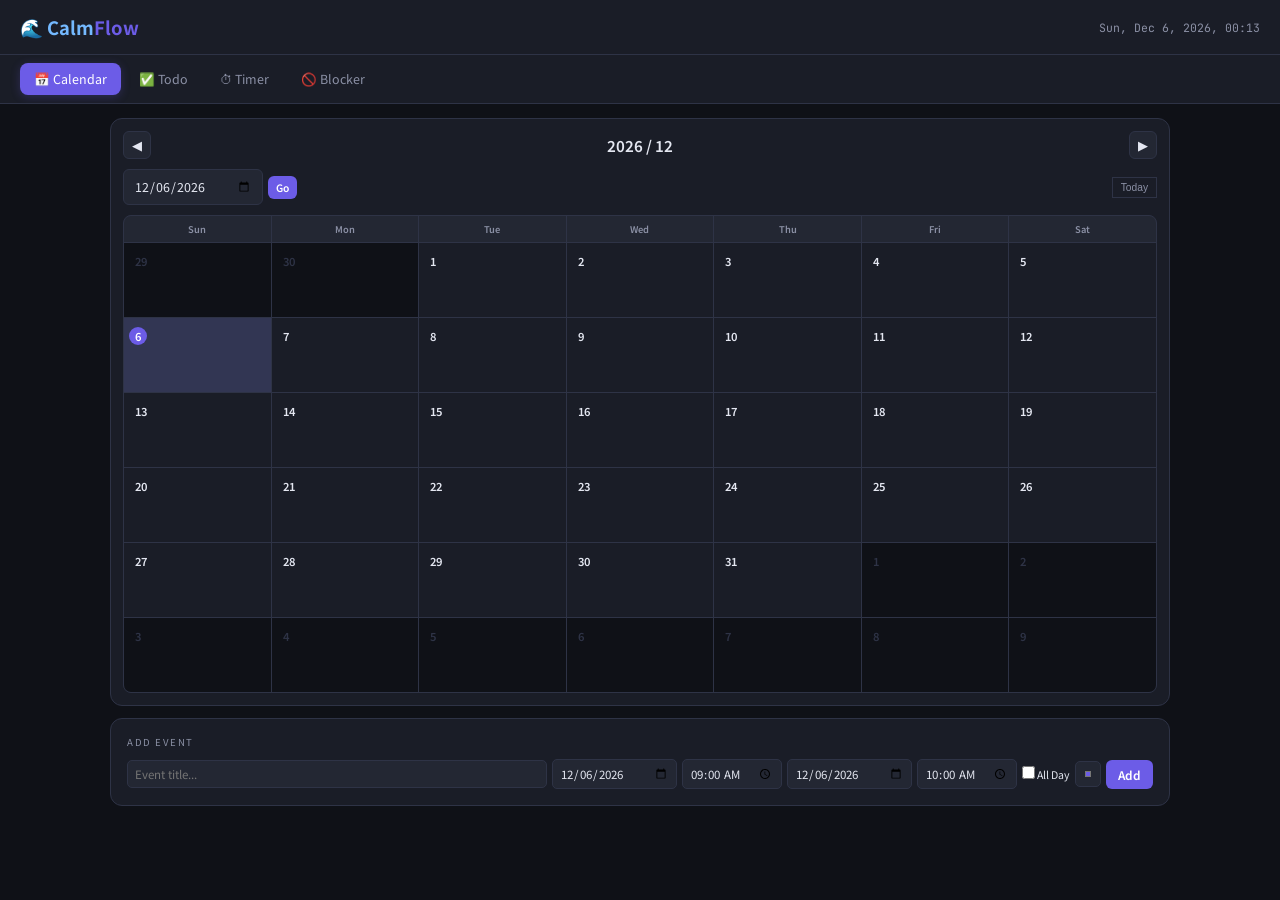
==== commit 3dc91ad1: "Add files via upload" ====
--- a/calmflow/index.html
+++ b/calmflow/index.html
@@ -1,319 +1,67 @@
 <!DOCTYPE html>
-<html lang="ja">
+<html lang="en">
 <head>
-<meta charset="UTF-8">
-<meta name="viewport" content="width=device-width, initial-scale=1.0">
-<title>CalmFlow</title>
-<link href="https://fonts.googleapis.com/css2?family=Noto+Sans+JP:wght@300;400;600;700&family=JetBrains+Mono:wght@400;600&display=swap" rel="stylesheet">
-<style id="theme-style"></style>
-<style>
-*{margin:0;padding:0;box-sizing:border-box}
-body{font-family:'Noto Sans JP',sans-serif;min-height:100vh;transition:background .3s,color .3s}
-::-webkit-scrollbar{width:5px}::-webkit-scrollbar-thumb{border-radius:3px}
-.hdr{padding:12px 18px;display:flex;align-items:center;justify-content:space-between;position:sticky;top:0;z-index:100}
-.hdr h1{font-size:1.1rem;font-weight:700}.c1{color:var(--blue)}.c2{color:var(--accent)}
-.hdr-t{font-family:'JetBrains Mono',monospace;font-size:.7rem}
-.nav{display:flex;gap:3px;padding:7px 18px;overflow-x:auto}
-.nb{padding:6px 13px;border:none;background:transparent;font-family:'Noto Sans JP',sans-serif;font-size:.76rem;border-radius:7px;cursor:pointer;transition:all .15s;white-space:nowrap}.nb.a{color:#fff}
-.mn{padding:12px 16px;max-width:1100px;margin:0 auto}
-.pn{display:none;animation:fi .2s ease}.pn.a{display:block}
-@keyframes fi{from{opacity:0;transform:translateY(4px)}to{opacity:1;transform:translateY(0)}}
-.cd{border-radius:12px;padding:14px;margin-bottom:10px}
-.ct{font-size:.58rem;text-transform:uppercase;letter-spacing:1.5px;margin-bottom:8px}
-.btn{padding:5px 10px;color:#fff;border:none;border-radius:5px;font-family:'Noto Sans JP',sans-serif;font-size:.72rem;font-weight:600;cursor:pointer;white-space:nowrap}
-.btn:hover{transform:translateY(-1px)}
-.btn-s{padding:3px 7px;font-size:.62rem}.btn-xs{padding:2px 5px;font-size:.55rem;border-radius:3px}
-.btn-d{background:var(--red)}.btn-g{background:var(--green)}.btn-o{background:transparent;border:1px solid var(--border)}
-.fi2{padding:6px 8px;border-radius:5px;font-family:'Noto Sans JP',sans-serif;font-size:.75rem;outline:none}.fi2:focus{border-color:var(--accent)}
-.fl{display:block;font-size:.62rem;margin-bottom:2px}
+  <meta charset="UTF-8">
+  <meta name="viewport" content="width=device-width, initial-scale=1.0">
+  <title>CalmFlow - Study Dashboard</title>
 
-/* Color swatch - per-picker state via data attributes */
-.csw{position:relative;display:inline-block}
-.csw-btn{width:24px;height:24px;border-radius:5px;cursor:pointer;border:2px solid var(--border);flex-shrink:0}
-.csw-pop{display:none;position:absolute;bottom:30px;right:0;z-index:50;border-radius:8px;padding:8px;width:240px;box-shadow:0 4px 20px rgba(0,0,0,.4)}
-.csw-pop.open{display:block}
-.csw-grid{display:grid;grid-template-columns:repeat(10,1fr);gap:2px}
-.csw-c{width:18px;height:18px;border-radius:3px;cursor:pointer;border:2px solid transparent}.csw-c:hover{transform:scale(1.2)}.csw-c.sel{border-color:#fff}
-.csw-cust{display:flex;align-items:center;gap:4px;margin-top:5px}
-.csw-cust input[type=color]{width:24px;height:24px;border:none;border-radius:3px;cursor:pointer;background:transparent}
+  <!-- Fonts -->
+  <link href="https://fonts.googleapis.com/css2?family=Noto+Sans+JP:wght@400;600;700&family=JetBrains+Mono:wght@400;600&display=swap" rel="stylesheet">
 
-/* Calendar */
-.ch{display:flex;align-items:center;justify-content:space-between;margin-bottom:8px}.ch h3{font-size:.92rem;font-weight:600}
-.cn{width:26px;height:26px;border-radius:5px;cursor:pointer;font-size:.78rem;display:flex;align-items:center;justify-content:center;border:1px solid var(--border)}.cn:hover{background:var(--accent);color:#fff}
-.cg{display:grid;grid-template-columns:repeat(7,1fr);gap:1px;border:1px solid var(--border);border-radius:8px;overflow:hidden}
-.cdn{font-size:.56rem;padding:5px;text-align:center;font-weight:600}
-.cc{min-height:72px;padding:3px 4px;cursor:pointer;position:relative;overflow:hidden}
-.cc:hover{filter:brightness(1.1)}
-.cnum{font-size:.68rem;font-weight:600;display:inline-block;padding:1px 5px;border-radius:10px;cursor:pointer;position:relative;z-index:3}.cnum:hover{background:var(--accent);color:#fff;transform:scale(1.1)}
-.cev{font-size:.48rem;padding:2px 4px;border-radius:2px;margin-top:1px;white-space:nowrap;overflow:hidden;text-overflow:ellipsis;color:#fff;line-height:1.3;position:relative;z-index:2;cursor:pointer;height:16px}
-.cev-span{font-size:.48rem;padding:2px 4px;margin-top:1px;white-space:nowrap;overflow:hidden;text-overflow:ellipsis;color:#fff;line-height:1.3;cursor:pointer;position:relative;z-index:2;height:16px}
-.cev-start{border-radius:3px 0 0 3px;margin-right:-5px;padding-right:8px}
-.cev-mid{border-radius:0;margin-left:-5px;margin-right:-5px;padding-left:8px;padding-right:8px}
-.cev-end{border-radius:0 3px 3px 0;margin-left:-5px;padding-left:8px}
-
-/* Day View */
-.dg{display:grid;grid-template-columns:1fr 320px;gap:10px}
-.bk{display:inline-flex;align-items:center;gap:3px;padding:5px 9px;border-radius:5px;font-size:.68rem;cursor:pointer;font-family:'Noto Sans JP',sans-serif;margin-bottom:8px;border:1px solid var(--border)}.bk:hover{border-color:var(--accent)}
-.dph{display:flex;align-items:center;gap:6px;margin-bottom:10px}.dph h3{font-size:.9rem;font-weight:600}
-.sh{display:flex;min-height:34px}.shl{width:34px;font-size:.56rem;padding:2px 0;font-family:'JetBrains Mono',monospace;text-align:right;padding-right:5px;flex-shrink:0}
-.shc{flex:1;position:relative;min-height:32px}
-.sblk{position:absolute;left:2px;right:2px;border-radius:3px;padding:1px 4px;font-size:.55rem;color:#fff;overflow:hidden;z-index:2;cursor:pointer}
-.sarr{position:absolute;left:2px;right:2px;border-radius:3px;padding:1px 4px;font-size:.55rem;color:#fff;overflow:hidden;z-index:1;opacity:.45;border:1px dashed rgba(255,255,255,.3)}
-.adb{display:flex;gap:4px;flex-wrap:wrap;margin-bottom:6px}.adi{font-size:.55rem;padding:1px 6px;border-radius:3px;color:#fff;cursor:pointer}
-.evr{display:flex;align-items:center;gap:5px;padding:5px;border-radius:5px;margin-bottom:3px;cursor:pointer}.evr:hover{filter:brightness(1.1)}
-.evd{width:7px;height:7px;border-radius:2px;flex-shrink:0}.evi{flex:1;font-size:.72rem}.evt{font-size:.55rem}
-.memo{width:100%;min-height:70px;border-radius:5px;font-family:'Noto Sans JP',sans-serif;font-size:.75rem;padding:7px;outline:none;resize:vertical}.memo:focus{border-color:var(--accent)}
-.arow{display:flex;gap:4px;flex-wrap:wrap;align-items:center;margin-top:5px}
-.arow input,.arow select{padding:4px 6px;border-radius:4px;font-family:'Noto Sans JP',sans-serif;font-size:.7rem;outline:none}
-.dti{display:flex;align-items:center;gap:5px;padding:4px 5px;border-radius:4px;cursor:pointer;font-size:.75rem}.dti:hover{filter:brightness(1.1)}
-.dck{width:13px;height:13px;border-radius:3px;border:2px solid var(--border);display:flex;align-items:center;justify-content:center;flex-shrink:0;font-size:.48rem;color:transparent}
-.dti.dn .dck{background:var(--green);border-color:var(--green);color:#fff}.dti.dn>span{text-decoration:line-through}
-.dti .tp{margin-left:auto}
-
-/* Todo */
-.tl{list-style:none}
-.ti{display:flex;align-items:center;gap:6px;padding:6px 7px;border-radius:6px;margin-bottom:3px;cursor:pointer}.ti:hover{filter:brightness(1.05)}
-.tc2b{width:14px;height:14px;border-radius:3px;border:2px solid var(--border);display:flex;align-items:center;justify-content:center;flex-shrink:0;font-size:.52rem;color:transparent}
-.ti.dn .tc2b{background:var(--green);border-color:var(--green);color:#fff}.ti.dn .tt{text-decoration:line-through}
-.tt{flex:1;font-size:.78rem}.tm{display:flex;gap:3px;align-items:center;flex-shrink:0}
-.tdl{font-size:.55rem;padding:1px 5px;border-radius:3px;font-family:'JetBrains Mono',monospace;white-space:nowrap}
-.dok{background:rgba(0,184,148,.12);color:var(--green)}.dsn{background:rgba(253,203,110,.15);color:var(--orange)}.dov{background:rgba(225,112,85,.15);color:var(--red)}
-.tp{font-size:.52rem;padding:2px 6px;border-radius:3px;font-weight:600;white-space:nowrap;min-width:22px;text-align:center}
-.ph{background:rgba(225,112,85,.15);color:var(--red)}.pm2{background:rgba(253,203,110,.15);color:var(--orange)}.plw{background:rgba(0,184,148,.15);color:var(--green)}
-.tdel{background:none;border:none;cursor:pointer;font-size:.72rem;opacity:0}.ti:hover .tdel{opacity:1}
-.tsep{font-size:.6rem;padding:8px 0 4px;border-top:1px solid var(--border);margin-top:6px;font-weight:600}
-
-/* Timer */
-.ttm{font-family:'JetBrains Mono',monospace;font-size:3.8rem;font-weight:600;text-align:center;padding:18px 0 8px}
-.tsub{font-size:.8rem;text-align:center;margin-top:2px}.tlbl{font-size:.68rem;text-align:center;margin-top:1px}
-.tc2{display:flex;gap:6px;justify-content:center;margin-top:10px;flex-wrap:wrap}
-.tpr{display:flex;gap:4px;justify-content:center;margin-top:7px;flex-wrap:wrap}
-.pb{padding:3px 8px;border:1px solid var(--border);border-radius:5px;font-family:'Noto Sans JP',sans-serif;font-size:.66rem;cursor:pointer}.pb:hover{border-color:var(--accent)}.pb.a{border-color:var(--accent);color:var(--accent)}
-.sp{display:flex;gap:3px;justify-content:center;flex-wrap:wrap}
-.sb{padding:4px 9px;border-radius:13px;font-size:.68rem;cursor:pointer;border:1px solid var(--border);font-family:'Noto Sans JP',sans-serif}.sb.a{color:#fff;border-color:transparent}
-.sa{padding:4px 6px;border-radius:13px;font-size:.68rem;cursor:pointer;border:1px dashed var(--border);background:transparent;font-family:'Noto Sans JP',sans-serif}
-.swt{font-family:'JetBrains Mono',monospace;font-size:2.8rem;font-weight:600;text-align:center;padding:14px 0 6px}
-.ttbs{display:flex;gap:3px;margin-bottom:10px}.ttb{padding:5px 12px;border:none;font-family:'Noto Sans JP',sans-serif;font-size:.72rem;border-radius:5px;cursor:pointer}.ttb.a{color:#fff}
-.sg{display:grid;grid-template-columns:repeat(3,1fr);gap:6px;margin-top:10px}
-.sc2c{border-radius:6px;padding:9px;text-align:center}.sv{font-family:'JetBrains Mono',monospace;font-size:1rem;font-weight:600}.sl2{font-size:.5rem;margin-top:1px;text-transform:uppercase;letter-spacing:1px}
-.gbw{border-radius:5px;height:16px;overflow:hidden;position:relative;margin-top:4px}.gb{height:100%;border-radius:5px;transition:width .4s}
-.gbt{position:absolute;inset:0;display:flex;align-items:center;justify-content:center;font-size:.55rem;font-weight:600;font-family:'JetBrains Mono',monospace}
-.gr{display:flex;gap:4px;align-items:center;margin-top:4px}
-.gr input{width:50px;padding:3px;border-radius:3px;font-family:'JetBrains Mono',monospace;font-size:.7rem;outline:none;text-align:center}.gr span{font-size:.68rem}
-.ssr{display:flex;align-items:center;gap:6px;padding:4px 5px;border-radius:4px;margin-bottom:2px}.ssr:hover{filter:brightness(1.05)}
-.ssd{width:6px;height:6px;border-radius:2px;flex-shrink:0}.ssn{flex:1;font-size:.72rem}
-.ssbw{width:45px;height:4px;border-radius:2px;overflow:hidden}.ssb2{height:100%;border-radius:2px}.sst{font-family:'JetBrains Mono',monospace;font-size:.72rem}
-.li{display:flex;align-items:center;gap:5px;padding:3px 5px;border-radius:3px;margin-bottom:2px;font-size:.68rem}.li:hover{filter:brightness(1.05)}
-
-/* Chart */
-.chart-tabs{display:flex;gap:3px;margin-bottom:8px}
-.chart-tab{padding:4px 12px;border-radius:12px;font-size:.68rem;cursor:pointer;border:1px solid var(--border);font-family:'Noto Sans JP',sans-serif}.chart-tab.a{background:var(--accent);color:#fff;border-color:var(--accent)}
-.chart-wrap{position:relative;height:160px;display:flex;align-items:flex-end;gap:3px;padding:16px 4px 24px 4px;border-bottom:1px solid var(--border)}
-.chart-bar-wrap{flex:1;display:flex;flex-direction:column;align-items:center}
-.chart-bar{width:100%;max-width:50px;border-radius:3px 3px 0 0;transition:height .4s;min-height:1px;position:relative;margin:0 auto}
-.chart-bar-val{position:absolute;top:-14px;left:50%;transform:translateX(-50%);font-size:.5rem;font-family:'JetBrains Mono',monospace;white-space:nowrap}
-.chart-label{font-size:.5rem;margin-top:4px;text-align:center}
-
-.bl{list-style:none}.bi{display:flex;align-items:center;justify-content:space-between;padding:6px 8px;border-radius:6px;margin-bottom:3px}
-.bs{font-size:.55rem;padding:2px 5px;border-radius:3px;font-weight:600}.ba2{background:rgba(225,112,85,.15);color:var(--red)}.bna{background:rgba(0,184,148,.15);color:var(--green)}
-.fb{border:1px solid var(--accent);border-radius:12px;padding:10px 14px;margin-bottom:8px;display:flex;align-items:center;justify-content:space-between}
-.theme-opt{display:inline-block;width:40px;height:40px;border-radius:8px;cursor:pointer;border:3px solid transparent;margin:3px}.theme-opt.sel{border-color:var(--accent)}.theme-opt:hover{transform:scale(1.1)}
-.mo{display:none;position:fixed;inset:0;background:rgba(0,0,0,.55);z-index:200;align-items:center;justify-content:center;padding:12px}.mo.show{display:flex}
-.md2{border-radius:12px;padding:20px;width:100%;max-width:400px;max-height:85vh;overflow-y:auto}.md2 h3{font-size:.88rem;margin-bottom:10px}.mc{float:right;background:none;border:none;font-size:1rem;cursor:pointer}
-@media(max-width:768px){.dg{grid-template-columns:1fr}.sg{grid-template-columns:repeat(2,1fr)}.ttm{font-size:3rem}}
-@media(max-width:480px){.hdr,.nav,.mn{padding-left:8px;padding-right:8px}.cc{min-height:48px}}
-</style>
+  <!-- Styles -->
+  <link rel="stylesheet" href="style.css">
 </head>
 <body>
-<div class="hdr"><h1>🌊 <span class="c1">Calm</span><span class="c2">Flow</span></h1><div class="hdr-t" id="clock"></div></div>
-<div class="nav" id="nav-bar"></div>
-<div class="mn">
-  <div class="pn a" id="p-cal"><div id="cal-mv"></div><div id="cal-dv" style="display:none"></div></div>
-  <div class="pn" id="p-todo"><div id="todo-area"></div></div>
-  <div class="pn" id="p-timer"><div id="timer-area"></div></div>
-  <div class="pn" id="p-block"><div id="block-area"></div></div>
-  <div class="pn" id="p-set"><div id="set-area"></div></div>
-</div>
-<div class="mo" id="edit-modal"><div class="md2" id="edit-md"></div></div>
-<div class="mo" id="smod"><div class="md2" id="smod-md"></div></div>
-<script>
-const PRESETS=['#6c5ce7','#00b894','#fdcb6e','#e17055','#74b9ff','#fd79a8','#a29bfe','#55efc4','#fab1a0','#81ecec','#2d3436','#636e72','#dfe6e9','#0984e3','#00cec9','#e84393','#d63031','#ffeaa7','#55a3e8','#b2bec3'];
-const CGRID=(()=>{const h=[0,30,50,60,120,180,210,240,270,330],r=[];for(let s=85;s>=30;s-=18)for(const hue of h)r.push(`hsl(${hue},${s}%,${s>50?55:40}%)`);return r})();
-const ALLC=[...PRESETS,...CGRID];
-const THEMES={dark:{name:'ダーク',en:'Dark',bg:'#0f1117',surface:'#1a1d27',s2:'#232733',border:'#2e3346',text:'#e4e7f1',dim:'#8b90a5',accent:'#6c5ce7',green:'#00b894',orange:'#fdcb6e',red:'#e17055',blue:'#74b9ff',pink:'#fd79a8',prev:'linear-gradient(135deg,#0f1117,#1a1d27)'},light:{name:'ライト',en:'Light',bg:'#f5f5f7',surface:'#fff',s2:'#eef0f4',border:'#d1d5db',text:'#1f2937',dim:'#6b7280',accent:'#6c5ce7',green:'#059669',orange:'#d97706',red:'#dc2626',blue:'#2563eb',pink:'#ec4899',prev:'linear-gradient(135deg,#f5f5f7,#fff)'},pink:{name:'ピンク',en:'Pink',bg:'#1a1018',surface:'#241a22',s2:'#2e2230',border:'#3d2e3a',text:'#f5e6f0',dim:'#a88a9e',accent:'#ec4899',green:'#34d399',orange:'#fbbf24',red:'#f87171',blue:'#60a5fa',pink:'#f472b6',prev:'linear-gradient(135deg,#1a1018,#241a22)'},sky:{name:'水色',en:'Sky',bg:'#0c1929',surface:'#132238',s2:'#1a2d45',border:'#254060',text:'#e0f0ff',dim:'#7da8cc',accent:'#38bdf8',green:'#34d399',orange:'#fbbf24',red:'#f87171',blue:'#60a5fa',pink:'#f472b6',prev:'linear-gradient(135deg,#0c1929,#132238)'},purple:{name:'パープル',en:'Purple',bg:'#140e1e',surface:'#1e1530',s2:'#291e3e',border:'#3a2d52',text:'#ede6f5',dim:'#9a8bb5',accent:'#a78bfa',green:'#34d399',orange:'#fbbf24',red:'#f87171',blue:'#818cf8',pink:'#f472b6',prev:'linear-gradient(135deg,#140e1e,#1e1530)'}};
-const I={ja:{cal:'📅 カレンダー',todo:'✅ Todo',timer:'⏱ タイマー',block:'🚫 サイト制御',set:'⚙ 設定',addEv:'予定を追加',title:'タイトル',sd:'開始日',st:'開始時間',ed:'終了日',et:'終了時間',allday:'終日',color:'色',add:'追加',del:'削除',save:'保存',back:'◀ 戻る',sched:'スケジュール',schedAdd:'↕ スケジュール追加',dayTodo:'この日のTodo',evList:'予定一覧（クリックで編集）',memo:'📝 メモ',memoP:'メモ...',todoL:'Todoリスト',newT:'新しいタスク...',all:'すべて',active:'未完了',done:'完了',exp:'期限切れ',hi:'高',mi:'中',lo:'低',subj:'科目',studyT:'勉強タイマー',sw:'ストップウォッチ',start:'▶ スタート',pause:'⏸ 一時停止',stop:'⏹ 終了',reset:'リセット',endRec:'⏹ 終了＆記録',cust:'カスタム',min:'分',goal:'目標',daily:'1日',monthly:'月間',studyTime:'勉強時間',today:'今日',week:'今週',month:'今月',sess:'セッション',streak:'連続',total:'全期間',subjM:'科目別（今月）',totalL:'合計',logEd:'ログ編集（今日）',manAdd:'＋手動追加',rec:'記録',none:'なし',focus:'🎯 集中モード',blockL:'ブロックリスト',blocking:'ブロック中',allowed:'許可',setT:'設定',lang:'言語',theme:'テーマ',overdue:'日超過',tmr:'明日',daysL:'あと{n}日',pomo:'🍅 ポモドーロ',editEv:'予定を編集',selSubj:'科目を選択',addSubj:'科目を追加',subjN:'科目名',on:'ON',off:'OFF',chartD:'日間',chartW:'週間',chartM:'月間',chart:'勉強グラフ'},en:{cal:'📅 Calendar',todo:'✅ Todo',timer:'⏱ Timer',block:'🚫 Blocker',set:'⚙ Settings',addEv:'Add Event',title:'Title',sd:'Start',st:'Start Time',ed:'End',et:'End Time',allday:'All Day',color:'Color',add:'Add',del:'Delete',save:'Save',back:'◀ Back',sched:'Schedule',schedAdd:'↕ Add Schedule',dayTodo:'Todo',evList:'Events (click to edit)',memo:'📝 Memo',memoP:'Memo...',todoL:'Todo List',newT:'New task...',all:'All',active:'Active',done:'Done',exp:'Expired',hi:'High',mi:'Mid',lo:'Low',subj:'Subject',studyT:'Study Timer',sw:'Stopwatch',start:'▶ Start',pause:'⏸ Pause',stop:'⏹ End',reset:'Reset',endRec:'⏹ End & Record',cust:'Custom',min:'min',goal:'Goals',daily:'Daily',monthly:'Monthly',studyTime:'Study Time',today:'Today',week:'This Week',month:'This Month',sess:'Sessions',streak:'Streak',total:'All Time',subjM:'By Subject',totalL:'Total',logEd:'Log Edit (Today)',manAdd:'+ Manual',rec:'Record',none:'None',focus:'🎯 Focus Mode',blockL:'Block List',blocking:'Blocked',allowed:'Allowed',setT:'Settings',lang:'Language',theme:'Theme',overdue:' overdue',tmr:'Tomorrow',daysL:'{n} days',pomo:'🍅 Pomodoro',editEv:'Edit Event',selSubj:'Select Subject',addSubj:'Add Subject',subjN:'Subject Name',on:'ON',off:'OFF',chartD:'Daily',chartW:'Weekly',chartM:'Monthly',chart:'Study Chart'}};
 
-const LS=(k,d)=>{try{return JSON.parse(localStorage.getItem(k))||d}catch{return d}};
-const SS=(k,v)=>localStorage.setItem(k,JSON.stringify(v));
-const p2=n=>String(n).padStart(2,'0');
-const dkf=d=>`${d.getFullYear()}-${p2(d.getMonth()+1)}-${p2(d.getDate())}`;
-const fm=m=>{if(m>=60){const h=Math.floor(m/60),r=m%60;return r?`${h}h${r}m`:`${h}h`}return`${m}m`};
+  <!-- Header -->
+  <header class="header">
+    <h1 class="logo">🌊 <span class="logo-calm">Calm</span><span class="logo-flow">Flow</span></h1>
+    <span class="clock" id="clock"></span>
+  </header>
 
-let cfg=LS('cf-cfg',{lang:'ja',theme:'dark'}),ev=LS('cf-ev',[]),sch=LS('cf-sch',{}),mem2=LS('cf-mem',{}),todos=LS('cf-td',[]);
-let subj=LS('cf-subj',[{id:'s1',name:'数学',color:'#6c5ce7'},{id:'s2',name:'英語',color:'#00b894'},{id:'s3',name:'理科',color:'#74b9ff'},{id:'s4',name:'国語',color:'#fd79a8'},{id:'s5',name:'社会',color:'#fdcb6e'}]);
-let slog=LS('cf-slog',[]),goals=LS('cf-goals',{daily:120,monthly:3000});
-let cSubj=subj[0]?.id||null,calD=new Date(),vDate=null,tFilt='all',editEvId=null;
-let tSec=25*60,tMax=25*60,tInt=null,tRun=false,tStart=null,tMode='pomo';
-let swSec=0,swInt=null,swRun=false,chartMode='week';
+  <!-- Navigation -->
+  <nav class="nav">
+    <button class="nav-btn active" data-panel="calendar">📅 Calendar</button>
+    <button class="nav-btn" data-panel="todo">✅ Todo</button>
+    <button class="nav-btn" data-panel="timer">⏱ Timer</button>
+    <button class="nav-btn" data-panel="blocker">🚫 Blocker</button>
+  </nav>
 
-// Per-picker color storage
-const pickerColors={};
-function getPC(id){return pickerColors[id]||PRESETS[0]}
-function setPC(id,c){pickerColors[id]=c}
+  <!-- Main Content -->
+  <main class="container">
+    <!-- Calendar Page -->
+    <section class="page active" id="page-calendar">
+      <div id="calendar-month"></div>
+      <div id="calendar-day" style="display:none"></div>
+    </section>
 
-const T=k=>I[cfg.lang][k]||k;
-const priC=p=>p==='high'?'ph':p==='mid'?'pm2':'plw';
-const priL=p=>p==='high'?T('hi'):p==='mid'?T('mi'):T('lo');
+    <!-- Todo Page -->
+    <section class="page" id="page-todo">
+      <div id="todo-container"></div>
+    </section>
 
-function applyTheme(){const th=THEMES[cfg.theme];document.getElementById('theme-style').textContent=`:root{--bg:${th.bg};--surface:${th.surface};--s2:${th.s2};--border:${th.border};--text:${th.text};--dim:${th.dim};--accent:${th.accent};--glow:${th.accent}40;--green:${th.green};--orange:${th.orange};--red:${th.red};--blue:${th.blue};--pink:${th.pink}}body{background:var(--bg);color:var(--text)}.hdr,.nav{background:var(--surface);border-bottom:1px solid var(--border)}.hdr-t{color:var(--dim)}.nb{color:var(--dim)}.nb:hover{background:var(--s2);color:var(--text)}.nb.a{background:var(--accent)}.cd{background:var(--surface);border:1px solid var(--border)}.ct,.fl{color:var(--dim)}.btn{background:var(--accent)}.btn-o{color:var(--dim);border-color:var(--border)}.fi2{background:var(--s2);border:1px solid var(--border);color:var(--text)}.cn{background:var(--s2);color:var(--text);border-color:var(--border)}.cg{background:var(--border)}.cdn{background:var(--s2);color:var(--dim)}.cc{background:var(--surface)}.cc.om{background:var(--bg)}.cc.om .cnum{color:var(--border)}.cc.td{background:${th.accent}10}.cc.td .cnum{background:var(--accent);color:#fff}.sh{border-bottom:1px solid ${th.border}50}.shc{border-left:1px solid ${th.border}50}.evr,.li,.bi{background:var(--s2)}.memo,.arow input,.arow select{background:var(--s2);border:1px solid var(--border);color:var(--text)}.pb,.chart-tab{background:var(--s2);color:var(--dim);border-color:var(--border)}.sb{background:var(--s2);color:var(--dim);border-color:var(--border)}.sc2c{background:var(--s2)}.sv{color:var(--accent)}.sl2{color:var(--dim)}.gbw{background:var(--s2)}.gb{background:linear-gradient(90deg,var(--accent),var(--blue))}.gr input{background:var(--s2);border:1px solid var(--border);color:var(--text)}.gr span{color:var(--dim)}.ssbw{background:var(--s2)}.sst{color:var(--accent)}.ttb{background:var(--s2);color:var(--dim)}.ttb.a{background:var(--accent)}.tdel{color:var(--dim)}.tsep{border-color:var(--border);color:var(--dim)}.bk{color:var(--dim);border-color:var(--border)}.fb{border-color:var(--accent);background:${th.accent}08}.md2{background:var(--surface);border:1px solid var(--border)}.mc{color:var(--dim)}.shl{color:var(--dim)}.tlbl{color:var(--dim)}.tsub{color:var(--text)}.ttm{background:linear-gradient(135deg,var(--accent),var(--blue));-webkit-background-clip:text;-webkit-text-fill-color:transparent;background-clip:text}.swt{color:var(--green)}.csw-pop{background:var(--surface);border:1px solid var(--border)}.csw-btn{border-color:var(--border)}::-webkit-scrollbar-thumb{background:var(--border)}`;}
+    <!-- Timer Page -->
+    <section class="page" id="page-timer">
+      <div id="timer-container"></div>
+    </section>
 
-// Color swatch HTML
-function csw(id,defColor){
-  if(!pickerColors[id])pickerColors[id]=defColor||PRESETS[0];
-  const c=pickerColors[id];
-  return`<div class="csw"><div class="csw-btn" id="csw-${id}" style="background:${c}" onclick="togglePop('${id}')"></div><div class="csw-pop" id="csp-${id}"><div class="csw-grid">${ALLC.map(x=>`<div class="csw-c${x===c?' sel':''}" style="background:${x}" onclick="pickC('${id}','${x}')"></div>`).join('')}</div><div class="csw-cust"><input type="color" value="${c}" onchange="pickC('${id}',this.value)"><span style="font-size:.6rem;color:var(--dim)">${T('cust')}</span></div></div></div>`;
-}
-window.togglePop=id=>{const p=document.getElementById('csp-'+id);if(p)p.classList.toggle('open');};
-window.pickC=(id,c)=>{pickerColors[id]=c;const b=document.getElementById('csw-'+id);if(b)b.style.background=c;const p=document.getElementById('csp-'+id);if(p)p.classList.remove('open');};
-document.addEventListener('click',e=>{if(!e.target.closest('.csw'))document.querySelectorAll('.csw-pop.open').forEach(p=>p.classList.remove('open'));});
+    <!-- Blocker Page -->
+    <section class="page" id="page-blocker">
+      <div id="blocker-container"></div>
+    </section>
+  </main>
 
-function rNav(){document.getElementById('nav-bar').innerHTML=[{p:'cal',l:T('cal')},{p:'todo',l:T('todo')},{p:'timer',l:T('timer')},{p:'block',l:T('block')},{p:'set',l:T('set')}].map(n=>`<button class="nb${document.getElementById('p-'+n.p)?.classList.contains('a')?' a':''}" data-p="${n.p}">${n.l}</button>`).join('');
-document.querySelectorAll('.nb').forEach(b=>b.addEventListener('click',()=>{document.querySelectorAll('.pn').forEach(p=>p.classList.remove('a'));document.querySelectorAll('.nb').forEach(x=>x.classList.remove('a'));document.getElementById('p-'+b.dataset.p).classList.add('a');b.classList.add('a');if(b.dataset.p==='todo')rTodos();if(b.dataset.p==='timer')rTimer();if(b.dataset.p==='block')rBlock();if(b.dataset.p==='set')rSet();}));}
-function closeM(id){document.getElementById(id).classList.remove('show')}
-document.querySelectorAll('.mo').forEach(m=>m.addEventListener('click',e=>{if(e.target===m)m.classList.remove('show')}));
-setInterval(()=>{document.getElementById('clock').textContent=new Date().toLocaleString(cfg.lang==='ja'?'ja-JP':'en-US',{year:'numeric',month:'short',day:'numeric',weekday:'short',hour:'2-digit',minute:'2-digit',hour12:false});},1000);
-document.getElementById('clock').textContent=new Date().toLocaleString(cfg.lang==='ja'?'ja-JP':'en-US',{year:'numeric',month:'short',day:'numeric',weekday:'short',hour:'2-digit',minute:'2-digit',hour12:false});
+  <!-- Modal: Edit Event -->
+  <div class="modal-backdrop" id="edit-event-modal">
+    <div class="modal-box" id="edit-event-body"></div>
+  </div>
 
-function dlL(dl){if(!dl)return{t:'',c:''};const td2=new Date();td2.setHours(0,0,0,0);const d=new Date(dl+'T00:00:00'),diff=Math.ceil((d-td2)/864e5);if(diff<0)return{t:`${Math.abs(diff)}${T('overdue')}`,c:'dov'};if(diff===0)return{t:T('today'),c:'dsn'};if(diff===1)return{t:T('tmr'),c:'dsn'};if(diff<=3)return{t:T('daysL').replace('{n}',diff),c:'dsn'};return{t:dl.slice(5).replace('-','/'),c:'dok'};}
-function evFor(key){return ev.filter(e=>key>=e.sd&&key<=(e.ed||e.sd))}
+  <!-- Modal: Add Subject -->
+  <div class="modal-backdrop" id="add-subject-modal">
+    <div class="modal-box" id="add-subject-body"></div>
+  </div>
 
-// ═══ CALENDAR ═══
-function rCal(){const y=calD.getFullYear(),m=calD.getMonth(),today=new Date();const fd=new Date(y,m,1).getDay(),dim=new Date(y,m+1,0).getDate(),dip=new Date(y,m,0).getDate();
-const dns=cfg.lang==='ja'?['日','月','火','水','木','金','土']:['Su','Mo','Tu','We','Th','Fr','Sa'];
-let h=`<div class="cd" style="padding:10px"><div class="ch"><button class="cn" onclick="calD.setMonth(calD.getMonth()-1);rCal()">◀</button><h3>${y}${cfg.lang==='ja'?'年':'/'}${m+1}${cfg.lang==='ja'?'月':''}</h3><button class="cn" onclick="calD.setMonth(calD.getMonth()+1);rCal()">▶</button></div><div class="cg">${dns.map(d=>`<div class="cdn">${d}</div>`).join('')}`;
-for(let i=0;i<fd;i++)h+=`<div class="cc om"><span class="cnum">${dip-fd+1+i}</span></div>`;
-for(let d=1;d<=dim;d++){const isT=d===today.getDate()&&m===today.getMonth()&&y===today.getFullYear();const key=`${y}-${p2(m+1)}-${p2(d)}`;const de=evFor(key);let evH='';
-de.slice(0,3).forEach(e=>{const isM=e.ed&&e.ed!==e.sd;if(isM){let cls='cev-span';if(key===e.sd)cls+=' cev-start';else if(key===e.ed)cls+=' cev-end';else cls+=' cev-mid';const lbl=key===e.sd?(e.allday?e.title:(e.st?`${e.st.slice(0,5)} ${e.title}`:e.title)):'&nbsp;';evH+=`<div class="${cls}" style="background:${e.color}" onclick="event.stopPropagation();editEv('${e.id}')">${lbl}</div>`;}else{const lbl=e.allday?e.title:(e.st?`${e.st.slice(0,5)} ${e.title}`:e.title);evH+=`<div class="cev" style="background:${e.color}" onclick="event.stopPropagation();editEv('${e.id}')">${lbl}</div>`;}});
-if(de.length>3)evH+=`<div style="font-size:.42rem;color:var(--dim)">+${de.length-3}</div>`;
-h+=`<div class="cc${isT?' td':''}" onclick="openAddEv('${key}')"><span class="cnum" onclick="event.stopPropagation();openDV('${key}')">${d}</span>${evH}</div>`;}
-for(let i=1;i<=42-fd-dim;i++)h+=`<div class="cc om"><span class="cnum">${i}</span></div>`;
-h+=`</div></div>`;
-pickerColors['ca']=pickerColors['ca']||PRESETS[0];
-h+=`<div class="cd"><div class="ct">${T('addEv')}</div><div class="arow"><input type="text" id="ca-t" placeholder="${T('title')}..." style="flex:2;min-width:80px"><input type="date" id="ca-sd" style="width:120px"><input type="time" id="ca-st" value="09:00" style="width:100px"><input type="date" id="ca-ed" style="width:120px"><input type="time" id="ca-et" value="10:00" style="width:100px"><label style="font-size:.65rem"><input type="checkbox" id="ca-ad"> ${T('allday')}</label>${csw('ca')}<button class="btn" onclick="addEvI()">${T('add')}</button></div></div>`;
-document.getElementById('cal-mv').innerHTML=h;const tk=dkf(new Date());document.getElementById('ca-sd').value=tk;document.getElementById('ca-ed').value=tk;}
-
-function addEvI(){const ti=document.getElementById('ca-t').value.trim();if(!ti)return;const ad=document.getElementById('ca-ad').checked;ev.push({id:'e'+Date.now(),title:ti,sd:document.getElementById('ca-sd').value,ed:document.getElementById('ca-ed').value,st:ad?null:document.getElementById('ca-st').value,et:ad?null:document.getElementById('ca-et').value,allday:ad,color:getPC('ca')});SS('cf-ev',ev);document.getElementById('ca-t').value='';rCal();}
-function openAddEv(key){document.getElementById('ca-sd').value=key;document.getElementById('ca-ed').value=key;document.getElementById('ca-t').focus();}
-function delEv(id){ev=ev.filter(e=>e.id!==id);SS('cf-ev',ev);rCal();if(vDate)rDV();}
-function editEv(id){const e=ev.find(x=>x.id===id);if(!e)return;editEvId=id;pickerColors['ed']=e.color;
-document.getElementById('edit-md').innerHTML=`<button class="mc" onclick="closeM('edit-modal')">&times;</button><h3>${T('editEv')}</h3><div style="margin-bottom:6px"><label class="fl">${T('title')}</label><input type="text" class="fi2" id="ed-t" value="${e.title}" style="width:100%"></div><div style="display:flex;gap:5px;margin-bottom:6px"><div><label class="fl">${T('sd')}</label><input type="date" class="fi2" id="ed-sd" value="${e.sd}" style="width:125px"></div><div><label class="fl">${T('st')}</label><input type="time" class="fi2" id="ed-st" value="${e.st||'09:00'}" style="width:100px"></div></div><div style="display:flex;gap:5px;margin-bottom:6px"><div><label class="fl">${T('ed')}</label><input type="date" class="fi2" id="ed-ed" value="${e.ed||e.sd}" style="width:125px"></div><div><label class="fl">${T('et')}</label><input type="time" class="fi2" id="ed-et" value="${e.et||'10:00'}" style="width:100px"></div></div><div style="margin-bottom:6px"><label style="font-size:.7rem"><input type="checkbox" id="ed-ad" ${e.allday?'checked':''}> ${T('allday')}</label></div><div style="margin-bottom:6px"><label class="fl">${T('color')}</label>${csw('ed',e.color)}</div><div style="display:flex;gap:6px"><button class="btn btn-g" onclick="saveEditEv()" style="flex:1">${T('save')}</button><button class="btn btn-d" onclick="delEv('${id}');closeM('edit-modal')" style="flex:1">${T('del')}</button></div>`;
-document.getElementById('edit-modal').classList.add('show');}
-function saveEditEv(){const e=ev.find(x=>x.id===editEvId);if(!e)return;const ad=document.getElementById('ed-ad').checked;e.title=document.getElementById('ed-t').value.trim()||e.title;e.sd=document.getElementById('ed-sd').value;e.ed=document.getElementById('ed-ed').value;e.st=ad?null:document.getElementById('ed-st').value;e.et=ad?null:document.getElementById('ed-et').value;e.allday=ad;e.color=getPC('ed');SS('cf-ev',ev);closeM('edit-modal');rCal();if(vDate)rDV();}
-
-// ═══ DAY VIEW ═══
-function openDV(key){vDate=new Date(key+'T00:00:00');document.getElementById('cal-mv').style.display='none';document.getElementById('cal-dv').style.display='block';rDV();}
-function closeDV(){vDate=null;document.getElementById('cal-mv').style.display='block';document.getElementById('cal-dv').style.display='none';rCal();}
-function navD(dir){vDate.setDate(vDate.getDate()+dir);rDV();}
-function rDV(){const key=dkf(vDate),dn=cfg.lang==='ja'?['日','月','火','水','木','金','土']:['Sun','Mon','Tue','Wed','Thu','Fri','Sat'];
-const de=evFor(key),sc=sch[key]||[],dayTd=todos.filter(t=>t.dl===key),memo=mem2[key]||'';
-const allday=de.filter(e=>e.allday||!e.st),timed=de.filter(e=>!e.allday&&e.st);
-let adH='';if(allday.length)adH='<div class="adb">'+allday.map(e=>`<div class="adi" style="background:${e.color}" onclick="editEv('${e.id}')">${e.title}</div>`).join('')+'</div>';
-let schedH='';for(let hr=0;hr<24;hr++){let blocks='';timed.forEach(e=>{const sh=parseInt(e.st.split(':')[0]),sm=parseInt(e.st.split(':')[1])||0,eh=e.et?parseInt(e.et.split(':')[0]):sh+1,em=e.et?parseInt(e.et.split(':')[1])||0:0;if(hr===sh){const top=Math.round(sm/60*32),dur=(eh*60+em)-(sh*60+sm),hPx=Math.max(Math.round(dur/60*32),18);blocks+=`<div class="sblk" style="background:${e.color};top:${top}px;height:${hPx}px" onclick="editEv('${e.id}')">${e.title} ${e.st}~${e.et||''}</div>`;}});
-let arrows='';sc.forEach(s=>{const sh2=parseInt(s.start.split(':')[0]),eh2=s.end?parseInt(s.end.split(':')[0]):sh2+1;if(hr===sh2)arrows+=`<div class="sarr" style="background:${s.color};top:0;height:${(eh2-sh2)*32}px">${s.title}</div>`;});
-schedH+=`<div class="sh"><div class="shl">${p2(hr)}</div><div class="shc">${blocks}${arrows}</div></div>`;}
-pickerColors['dv']=pickerColors['dv']||PRESETS[0];pickerColors['sc2']=pickerColors['sc2']||PRESETS[2];
-document.getElementById('cal-dv').innerHTML=`<button class="bk" onclick="closeDV()">${T('back')}</button>
-<div class="dph"><button class="cn" onclick="navD(-1)">◀</button><h3>${vDate.getFullYear()}/${vDate.getMonth()+1}/${vDate.getDate()}（${dn[vDate.getDay()]}）</h3><button class="cn" onclick="navD(1)">▶</button></div>
-<div class="dg"><div>
-  <div class="cd"><div class="ct">${T('sched')}</div>${adH}<div style="max-height:450px;overflow-y:auto">${schedH}</div></div>
-  <div class="cd"><div class="ct">${T('addEv')}</div><div class="arow"><input type="text" id="dv-et" placeholder="${T('title')}..." style="flex:2;min-width:60px"><input type="time" id="dv-es" value="09:00" style="width:90px"><input type="time" id="dv-ee" value="10:00" style="width:90px"><label style="font-size:.6rem"><input type="checkbox" id="dv-ad"> ${T('allday')}</label>${csw('dv')}<button class="btn btn-s" onclick="addEvDV('${key}')">${T('add')}</button></div></div>
-  <div class="cd"><div class="ct">${T('schedAdd')}</div><div class="arow"><input type="text" id="sc-t2" placeholder="..." style="flex:2;min-width:60px"><input type="time" id="sc-s2" value="09:00" style="width:90px"><input type="time" id="sc-e2" value="10:00" style="width:90px">${csw('sc2')}<button class="btn btn-s" onclick="addSch2('${key}')">${T('add')}</button></div></div>
-</div><div>
-  <div class="cd"><div style="display:flex;justify-content:space-between;align-items:center"><div class="ct" style="margin-bottom:0">${T('dayTodo')}</div><button class="btn btn-xs" onclick="document.getElementById('dp-tf').style.display=document.getElementById('dp-tf').style.display==='none'?'block':'none'">＋</button></div>
-    <div id="dp-tf" style="display:none;margin-top:5px"><div class="arow"><input type="text" id="dp-ti" placeholder="${T('newT')}" style="flex:2"><select id="dp-tp" style="width:50px"><option value="high">${T('hi')}</option><option value="mid" selected>${T('mi')}</option><option value="low">${T('lo')}</option></select><button class="btn btn-s btn-g" onclick="addDTd('${key}')">${T('add')}</button></div></div>
-    <div style="margin-top:5px">${dayTd.length?dayTd.map(t=>`<div class="dti${t.done?' dn':''}" onclick="togTd('${t.id}');rDV()"><div class="dck">${t.done?'✓':''}</div><span style="flex:1">${t.text}</span><span class="tp ${priC(t.priority)}">${priL(t.priority)}</span></div>`).join(''):`<p style="color:var(--dim);font-size:.68rem">${T('none')}</p>`}</div></div>
-  <div class="cd"><div class="ct">${T('evList')}</div>${de.length?de.map(e=>`<div class="evr" onclick="editEv('${e.id}')"><div class="evd" style="background:${e.color}"></div><div class="evi">${e.title}<div class="evt">${e.allday?T('allday'):((e.st||'')+(e.et?' ~ '+e.et:''))}</div></div><button class="btn btn-xs btn-d" onclick="event.stopPropagation();delEv('${e.id}')">${T('del')}</button></div>`).join(''):`<p style="color:var(--dim);font-size:.68rem">${T('none')}</p>`}</div>
-  <div class="cd"><div class="ct">${T('memo')}</div><textarea class="memo" placeholder="${T('memoP')}" onblur="mem2['${key}']=this.value;SS('cf-mem',mem2)">${memo}</textarea></div>
-</div></div>`;}
-function addEvDV(key){const ti=document.getElementById('dv-et').value.trim();if(!ti)return;const ad=document.getElementById('dv-ad').checked;ev.push({id:'e'+Date.now(),title:ti,sd:key,ed:key,st:ad?null:document.getElementById('dv-es').value,et:ad?null:document.getElementById('dv-ee').value,allday:ad,color:getPC('dv')});SS('cf-ev',ev);rDV();}
-function addSch2(key){const t=document.getElementById('sc-t2').value.trim();if(!t)return;if(!sch[key])sch[key]=[];sch[key].push({title:t,start:document.getElementById('sc-s2').value,end:document.getElementById('sc-e2').value,color:getPC('sc2')});SS('cf-sch',sch);rDV();}
-function addDTd(key){const t=document.getElementById('dp-ti').value.trim();if(!t)return;todos.push({id:Date.now().toString(),text:t,priority:document.getElementById('dp-tp').value,dl:key,done:false});SS('cf-td',todos);rDV();}
-
-// ═══ TODO ═══
-function rTodos(){const today=new Date();today.setHours(0,0,0,0);let f=[...todos];
-if(tFilt==='active')f=f.filter(t=>!t.done&&!(t.dl&&new Date(t.dl+'T00:00:00')<today));
-else if(tFilt==='done')f=f.filter(t=>t.done);
-else if(tFilt==='exp')f=f.filter(t=>!t.done&&t.dl&&new Date(t.dl+'T00:00:00')<today);
-const ord={high:0,mid:1,low:2},srt=(a,b)=>ord[a.priority]-ord[b.priority];
-let items;if(tFilt==='all'){const act=f.filter(t=>!t.done&&!(t.dl&&new Date(t.dl+'T00:00:00')<today)).sort(srt);const exp=f.filter(t=>!t.done&&t.dl&&new Date(t.dl+'T00:00:00')<today).sort(srt);const dn=f.filter(t=>t.done).sort(srt);items=[...act,...(exp.length?[{sep:T('exp')},...exp]:[]),...(dn.length?[{sep:T('done')},...dn]:[])];}else{f.sort(srt);items=f;}
-document.getElementById('todo-area').innerHTML=`<div class="cd"><div class="ct">${T('todoL')}</div><div style="display:flex;gap:5px;margin-bottom:5px;flex-wrap:wrap"><input type="text" class="fi2" id="td-in" placeholder="${T('newT')}" style="flex:2;min-width:100px"><input type="date" class="fi2" id="td-dl" style="flex:1;min-width:110px"><select class="fi2" id="td-pr" style="width:60px"><option value="high">🔴 ${T('hi')}</option><option value="mid" selected>🟡 ${T('mi')}</option><option value="low">🟢 ${T('lo')}</option></select><button class="btn" onclick="addTd()">${T('add')}</button></div><div style="display:flex;gap:3px;margin-bottom:8px;flex-wrap:wrap">${['all','active','done','exp'].map(f2=>`<button class="btn-o btn-s fb3${tFilt===f2?' a':''}" data-f="${f2}">${T(f2)}</button>`).join('')}</div><ul class="tl">${items.map(t=>{if(t.sep)return`<div class="tsep">${t.sep}</div>`;const d=dlL(t.dl);return`<li class="ti${t.done?' dn':''}" onclick="togTd('${t.id}')"><div class="tc2b">${t.done?'✓':''}</div><span class="tt">${t.text}</span><div class="tm">${d.t?`<span class="tdl ${d.c}">${d.t}</span>`:''}<span class="tp ${priC(t.priority)}">${priL(t.priority)}</span></div><button class="tdel" onclick="event.stopPropagation();delTd('${t.id}')">✕</button></li>`;}).join('')}</ul></div>`;
-document.querySelectorAll('.fb3').forEach(b=>b.addEventListener('click',()=>{tFilt=b.dataset.f;rTodos();}));document.getElementById('td-in')?.addEventListener('keydown',e=>{if(e.key==='Enter')addTd()});}
-function addTd(){const i=document.getElementById('td-in'),t=i.value.trim();if(!t)return;todos.push({id:Date.now().toString(),text:t,priority:document.getElementById('td-pr').value,dl:document.getElementById('td-dl').value||null,done:false});i.value='';SS('cf-td',todos);rTodos();}
-function togTd(id){const t=todos.find(x=>x.id===id);if(t)t.done=!t.done;SS('cf-td',todos);rTodos();}
-function delTd(id){todos=todos.filter(t=>t.id!==id);SS('cf-td',todos);rTodos();}
-
-// ═══ TIMER ═══
-function rTimer(){const s=subj.find(x=>x.id===cSubj);
-document.getElementById('timer-area').innerHTML=`<div class="cd"><div class="ct">${T('subj')}</div><div class="sp">${subj.map(s2=>`<button class="sb${s2.id===cSubj?' a':''}" style="${s2.id===cSubj?'background:'+s2.color:''}" onclick="cSubj='${s2.id}';rTimer()">${s2.name}</button>`).join('')}<button class="sa" onclick="openSM()">＋</button></div></div>
-<div class="cd"><div class="ttbs"><button class="ttb${tMode==='pomo'?' a':''}" onclick="tMode='pomo';rTimer()">${T('pomo')}</button><button class="ttb${tMode==='sw'?' a':''}" onclick="tMode='sw';rTimer()">⏱ ${T('sw')}</button></div>
-${tMode==='pomo'?`<div class="ttm" id="td2">${p2(Math.floor(tSec/60))}:${p2(tSec%60)}</div><div class="tsub">${s?'📖 '+s.name:T('selSubj')}</div><div class="tc2"><button class="btn btn-g" onclick="togT()">${tRun?T('pause'):T('start')}</button><button class="btn btn-d" onclick="endT()">${T('stop')}</button><button class="btn btn-o" onclick="resT()">${T('reset')}</button></div><div class="tpr"><button class="pb${tMax===1500?' a':''}" onclick="sP(25)">25${T('min')}</button><button class="pb${tMax===3000?' a':''}" onclick="sP(50)">50${T('min')}</button><button class="pb${tMax===300?' a':''}" onclick="sP(5)">5${T('min')}</button><button class="pb${tMax===600?' a':''}" onclick="sP(10)">10${T('min')}</button></div><div class="arow" style="justify-content:center;margin-top:6px"><span style="font-size:.65rem;color:var(--dim)">${T('cust')}:</span><input type="number" id="cp2" value="30" min="1" max="180" style="width:45px"><span style="font-size:.65rem;color:var(--dim)">${T('min')}</span><button class="btn btn-s" onclick="sP(+document.getElementById('cp2').value||25)">OK</button></div>`:`<div class="swt" id="sw2">${p2(Math.floor(swSec/3600))}:${p2(Math.floor(swSec%3600/60))}:${p2(swSec%60)}</div><div class="tsub">${s?'📖 '+s.name:T('selSubj')}</div><div class="tc2"><button class="btn btn-g" onclick="togSW()">${swRun?T('pause'):T('start')}</button><button class="btn btn-d" onclick="endSW()">${T('endRec')}</button><button class="btn btn-o" onclick="resSW()">${T('reset')}</button></div>`}</div>
-<div class="cd"><div class="ct">${T('goal')}</div><div class="gr"><span>${T('daily')}:</span><input type="number" id="gd" value="${goals.daily}" min="0" step="10" onchange="goals.daily=+this.value;SS('cf-goals',goals);uSt()"><span>${T('min')}</span></div><div class="gbw"><div class="gb" id="gbd"></div><div class="gbt" id="gtd"></div></div><div class="gr"><span>${T('monthly')}:</span><input type="number" id="gm" value="${goals.monthly}" min="0" step="60" onchange="goals.monthly=+this.value;SS('cf-goals',goals);uSt()"><span>${T('min')}</span></div><div class="gbw"><div class="gb" id="gbm"></div><div class="gbt" id="gtm"></div></div></div>
-<div class="cd"><div class="ct">${T('studyTime')}</div><div class="sg" id="sgs"></div></div>
-<div class="cd"><div style="display:flex;justify-content:space-between;align-items:center;margin-bottom:8px"><div class="ct" style="margin-bottom:0">${T('chart')}</div><div class="chart-tabs"><button class="chart-tab${chartMode==='day'?' a':''}" onclick="chartMode='day';rChart()">${T('chartD')}</button><button class="chart-tab${chartMode==='week'?' a':''}" onclick="chartMode='week';rChart()">${T('chartW')}</button><button class="chart-tab${chartMode==='month'?' a':''}" onclick="chartMode='month';rChart()">${T('chartM')}</button></div></div><div id="chart-area"></div></div>
-<div class="cd"><div class="ct">${T('subjM')}</div><div id="sss"></div></div>
-<div class="cd"><div style="display:flex;justify-content:space-between;align-items:center"><div class="ct" style="margin-bottom:0">${T('logEd')}</div><button class="btn btn-xs" onclick="document.getElementById('maf').style.display=document.getElementById('maf').style.display==='none'?'block':'none'">${T('manAdd')}</button></div><div id="maf" style="display:none;margin-top:6px"><div class="arow"><select class="fi2" id="ms" style="width:70px">${subj.map(s2=>`<option value="${s2.id}">${s2.name}</option>`).join('')}</select><input type="number" id="mm" placeholder="${T('min')}" min="1" style="width:45px"><button class="btn btn-s btn-g" onclick="manLog()">${T('rec')}</button></div></div><div id="sll" style="margin-top:6px"></div></div>`;
-uSt();rLogList();rChart();}
-function openSM(){pickerColors['ns']=PRESETS[Math.floor(Math.random()*PRESETS.length)];document.getElementById('smod-md').innerHTML=`<button class="mc" onclick="closeM('smod')">&times;</button><h3>${T('addSubj')}</h3><div style="margin-bottom:6px"><label class="fl">${T('subjN')}</label><input type="text" class="fi2" id="ns-n" style="width:100%"></div><div style="margin-bottom:6px"><label class="fl">${T('color')}</label>${csw('ns')}</div><button class="btn" onclick="addSubjDo()" style="width:100%">${T('add')}</button>`;document.getElementById('smod').classList.add('show');}
-function addSubjDo(){const n=document.getElementById('ns-n').value.trim();if(!n)return;subj.push({id:'s'+Date.now(),name:n,color:getPC('ns')});cSubj=subj[subj.length-1].id;SS('cf-subj',subj);closeM('smod');rTimer();}
-
-function updTD(){const el=document.getElementById('td2');if(el)el.textContent=`${p2(Math.floor(tSec/60))}:${p2(tSec%60)}`;}
-function togT(){if(!cSubj){alert(T('selSubj'));return;}if(tRun){clearInterval(tInt);tRun=false;}else{tRun=true;if(!tStart)tStart=Date.now();tInt=setInterval(()=>{tSec--;if(tSec<=0){clearInterval(tInt);tRun=false;logS(Math.round(tMax/60));tStart=null;tSec=0;updTD();rTimer();alert('⏰');return;}updTD();},1000);}rTimer();}
-function endT(){clearInterval(tInt);if(tStart){const el=Math.round((Date.now()-tStart)/60000);if(el>0)logS(el);}tRun=false;tStart=null;tSec=tMax;rTimer();}
-function resT(){clearInterval(tInt);tRun=false;tStart=null;tSec=tMax;rTimer();}
-function sP(min){clearInterval(tInt);tRun=false;tStart=null;tMax=min*60;tSec=tMax;rTimer();}
-function updSW(){const el=document.getElementById('sw2');if(el)el.textContent=`${p2(Math.floor(swSec/3600))}:${p2(Math.floor(swSec%3600/60))}:${p2(swSec%60)}`;}
-function togSW(){if(!cSubj){alert(T('selSubj'));return;}if(swRun){clearInterval(swInt);swRun=false;}else{swRun=true;swInt=setInterval(()=>{swSec++;updSW();},1000);}rTimer();}
-function endSW(){clearInterval(swInt);const min=Math.round(swSec/60);if(min>0)logS(min);swRun=false;swSec=0;rTimer();}
-function resSW(){clearInterval(swInt);swRun=false;swSec=0;rTimer();}
-function logS(min){slog.push({id:'l'+Date.now(),date:dkf(new Date()),subject:cSubj,minutes:min,ts:Date.now()});SS('cf-slog',slog);uSt();rLogList();}
-
-function uSt(){const now=new Date(),tk=dkf(now),mp=`${now.getFullYear()}-${p2(now.getMonth()+1)}`;const dow=now.getDay()||7;const mon=new Date(now);mon.setDate(now.getDate()-(dow-1));const wk=[];for(let i=0;i<7;i++){const d=new Date(mon);d.setDate(mon.getDate()+i);wk.push(dkf(d));}
-const tMin=slog.filter(l=>l.date===tk).reduce((s,l)=>s+l.minutes,0),wMin=slog.filter(l=>wk.includes(l.date)).reduce((s,l)=>s+l.minutes,0),mMin=slog.filter(l=>l.date.startsWith(mp)).reduce((s,l)=>s+l.minutes,0),aMin=slog.reduce((s,l)=>s+l.minutes,0),tSess=slog.filter(l=>l.date===tk).length;
-let streak=0,cd2=new Date(now);while(slog.some(l=>l.date===dkf(cd2))){streak++;cd2.setDate(cd2.getDate()-1);}
-const sg=document.getElementById('sgs');if(sg)sg.innerHTML=[{v:fm(tMin),l:T('today')},{v:fm(wMin),l:T('week')},{v:fm(mMin),l:T('month')},{v:tSess,l:T('sess')},{v:streak+'d',l:T('streak')},{v:fm(aMin),l:T('total')}].map(x=>`<div class="sc2c"><div class="sv">${x.v}</div><div class="sl2">${x.l}</div></div>`).join('');
-const dp2=Math.min(100,Math.round(tMin/(goals.daily||1)*100)),mp2=Math.min(100,Math.round(mMin/(goals.monthly||1)*100));
-const gbd=document.getElementById('gbd'),gtd=document.getElementById('gtd');if(gbd){gbd.style.width=dp2+'%';gtd.textContent=`${fm(tMin)}/${fm(goals.daily)} ${dp2}%`;}
-const gbm=document.getElementById('gbm'),gtm=document.getElementById('gtm');if(gbm){gbm.style.width=mp2+'%';gtm.textContent=`${fm(mMin)}/${fm(goals.monthly)} ${mp2}%`;}
-const sm={};slog.filter(l=>l.date.startsWith(mp)).forEach(l=>{sm[l.subject]=(sm[l.subject]||0)+l.minutes});const mx=Math.max(1,...Object.values(sm)),tot=Object.values(sm).reduce((a,b)=>a+b,0);
-const ss=document.getElementById('sss');if(ss)ss.innerHTML=subj.map(s=>{const min=sm[s.id]||0,pct=Math.round(min/mx*100);return`<div class="ssr"><div class="ssd" style="background:${s.color}"></div><span class="ssn">${s.name}</span><div class="ssbw"><div class="ssb2" style="width:${pct}%;background:${s.color}"></div></div><span class="sst">${fm(min)}</span></div>`;}).join('')+`<div style="margin-top:5px;padding-top:5px;border-top:1px solid var(--border);display:flex;justify-content:space-between"><span style="font-size:.72rem;font-weight:600">${T('totalL')}</span><span class="sst">${fm(tot)}</span></div>`;}
-
-function rLogList(){const tk=dkf(new Date()),logs=slog.filter(l=>l.date===tk),el=document.getElementById('sll');if(!el)return;el.innerHTML=logs.length?logs.map(l=>{const s=subj.find(x=>x.id===l.subject);return`<div class="li"><div class="ssd" style="background:${s?.color||'#666'}"></div><span style="flex:1">${s?.name||'?'}</span><span class="sst">${l.minutes}${T('min')}</span><button class="btn btn-xs btn-d" onclick="slog=slog.filter(x=>x.id!=='${l.id}');SS('cf-slog',slog);rTimer()">${T('del')}</button></div>`;}).join(''):`<p style="color:var(--dim);font-size:.68rem">${T('none')}</p>`;}
-function manLog(){const s=document.getElementById('ms').value,m=parseInt(document.getElementById('mm').value);if(!m||m<1)return;slog.push({id:'l'+Date.now(),date:dkf(new Date()),subject:s,minutes:m,ts:Date.now()});SS('cf-slog',slog);document.getElementById('mm').value='';rTimer();}
-
-// ═══ CHART ═══
-function rChart(){const area=document.getElementById('chart-area');if(!area)return;const now=new Date();let labels=[],data=[];
-const dNames=cfg.lang==='ja'?['月','火','水','木','金','土','日']:['Mon','Tue','Wed','Thu','Fri','Sat','Sun'];
-if(chartMode==='day'){
-  const tk=dkf(now);
-  for(let h=0;h<24;h+=2){labels.push(`${p2(h)}`);
-    const mins=slog.filter(l=>{if(l.date!==tk)return false;const d=new Date(l.ts);return d.getHours()>=h&&d.getHours()<h+2;}).reduce((s,l)=>s+l.minutes,0);
-    data.push(mins);}
-}else if(chartMode==='week'){
-  const dow=now.getDay()||7;const mon=new Date(now);mon.setDate(now.getDate()-(dow-1));
-  for(let i=0;i<7;i++){const d=new Date(mon);d.setDate(mon.getDate()+i);labels.push(dNames[i]);data.push(slog.filter(l=>l.date===dkf(d)).reduce((s,l)=>s+l.minutes,0));}
-}else{const y=now.getFullYear(),m=now.getMonth(),dim=new Date(y,m+1,0).getDate();
-  for(let w=0;w<Math.ceil(dim/7);w++){const start=w*7+1,end=Math.min(start+6,dim);labels.push(`${start}-${end}`);let sum=0;for(let d=start;d<=end;d++)sum+=slog.filter(l=>l.date===`${y}-${p2(m+1)}-${p2(d)}`).reduce((s,l)=>s+l.minutes,0);data.push(sum);}}
-const max=Math.max(1,...data);
-area.innerHTML=`<div class="chart-wrap">${data.map((v,i)=>{const h=Math.round(v/max*130);return`<div class="chart-bar-wrap"><div class="chart-bar" style="height:${h}px;background:var(--accent)">${v>0?`<div class="chart-bar-val">${fm(v)}</div>`:''}</div><div class="chart-label">${labels[i]}</div></div>`;}).join('')}</div>`;}
-
-// ═══ BLOCKER ═══
-let bl=LS('cf-bl',['twitter.com','youtube.com','tiktok.com']),fMode=false;
-function rBlock(){document.getElementById('block-area').innerHTML=`<div class="cd"><div class="fb"><p style="font-size:.76rem">${T('focus')}</p><button class="btn btn-s${fMode?' btn-g':''}" onclick="fMode=!fMode;rBlock()">${fMode?T('on'):T('off')}</button></div><div class="ct">${T('blockL')}</div><div style="display:flex;gap:5px;margin-bottom:5px"><input type="text" class="fi2" id="bi" placeholder="twitter.com" style="flex:2"><button class="btn" onclick="const i=document.getElementById('bi'),s=i.value.trim().replace(/^https?:\\/\\//,'').replace(/\\/.*$/,'');if(!s)return;bl.push(s);i.value='';SS('cf-bl',bl);rBlock()">${T('add')}</button></div><ul class="bl">${bl.map((s,i)=>`<li class="bi"><span style="font-size:.76rem">🌐 ${s}</span><div style="display:flex;gap:4px;align-items:center"><span class="bs ${fMode?'ba2':'bna'}">${fMode?T('blocking'):T('allowed')}</span><button class="btn btn-xs btn-d" onclick="bl.splice(${i},1);SS('cf-bl',bl);rBlock()">✕</button></div></li>`).join('')}</ul></div>`;}
-
-// ═══ SETTINGS ═══
-function rSet(){document.getElementById('set-area').innerHTML=`<div class="cd"><div class="ct">${T('setT')}</div><div style="margin-bottom:16px"><label class="fl" style="font-size:.72rem;margin-bottom:6px">${T('lang')}</label><div style="display:flex;gap:6px"><button class="btn${cfg.lang==='ja'?' btn-g':' btn-o'}" onclick="cfg.lang='ja';SS('cf-cfg',cfg);applyTheme();rNav();rSet();rCal()">🇯🇵 日本語</button><button class="btn${cfg.lang==='en'?' btn-g':' btn-o'}" onclick="cfg.lang='en';SS('cf-cfg',cfg);applyTheme();rNav();rSet();rCal()">🇺🇸 English</button></div></div><div><label class="fl" style="font-size:.72rem;margin-bottom:6px">${T('theme')}</label><div style="display:flex;gap:4px;flex-wrap:wrap">${Object.entries(THEMES).map(([k,v])=>`<div style="text-align:center;cursor:pointer" onclick="cfg.theme='${k}';SS('cf-cfg',cfg);applyTheme();rSet()"><div class="theme-opt${cfg.theme===k?' sel':''}" style="background:${v.prev}"></div><div style="font-size:.6rem;margin-top:2px">${cfg.lang==='ja'?v.name:v.en}</div></div>`).join('')}</div></div></div>`;}
-
-applyTheme();rNav();rCal();rTodos();rTimer();rBlock();
-</script>
+  <!-- App Logic -->
+  <script src="script.js"></script>
 </body>
 </html>
--- a/calmflow/style.css
+++ b/calmflow/style.css
@@ -0,0 +1,816 @@
+/* ═══════════════════════════════════════
+   CalmFlow - style.css
+   Study Dashboard Stylesheet
+   ═══════════════════════════════════════ */
+
+/* ── Theme Colors ── */
+:root {
+  --bg: #0f1117;
+  --surface: #1a1d27;
+  --surface-alt: #232733;
+  --border: #2e3346;
+  --text: #e4e7f1;
+  --text-dim: #8b90a5;
+  --accent: #6c5ce7;
+  --accent-glow: rgba(108, 92, 231, 0.25);
+  --green: #00b894;
+  --orange: #fdcb6e;
+  --red: #e17055;
+  --blue: #74b9ff;
+  --pink: #fd79a8;
+  --radius: 12px;
+}
+
+/* ── Reset ── */
+* { margin: 0; padding: 0; box-sizing: border-box; }
+
+body {
+  font-family: 'Noto Sans JP', sans-serif;
+  background: var(--bg);
+  color: var(--text);
+  min-height: 100vh;
+}
+
+::-webkit-scrollbar { width: 5px; }
+::-webkit-scrollbar-thumb { background: var(--border); border-radius: 3px; }
+
+/* ── Header ── */
+.header {
+  padding: 14px 20px;
+  display: flex;
+  align-items: center;
+  justify-content: space-between;
+  background: var(--surface);
+  border-bottom: 1px solid var(--border);
+  position: sticky;
+  top: 0;
+  z-index: 100;
+}
+
+.logo { font-size: 1.15rem; font-weight: 700; }
+.logo-calm { color: var(--blue); }
+.logo-flow { color: var(--accent); }
+
+.clock {
+  font-family: 'JetBrains Mono', monospace;
+  font-size: 0.72rem;
+  color: var(--text-dim);
+}
+
+/* ── Navigation ── */
+.nav {
+  display: flex;
+  gap: 4px;
+  padding: 8px 20px;
+  background: var(--surface);
+  border-bottom: 1px solid var(--border);
+  overflow-x: auto;
+}
+
+.nav-btn {
+  padding: 7px 14px;
+  border: none;
+  background: transparent;
+  color: var(--text-dim);
+  font-family: 'Noto Sans JP', sans-serif;
+  font-size: 0.78rem;
+  border-radius: 8px;
+  cursor: pointer;
+  transition: all 0.15s;
+  white-space: nowrap;
+}
+
+.nav-btn:hover { background: var(--surface-alt); color: var(--text); }
+.nav-btn.active { background: var(--accent); color: #fff; box-shadow: 0 2px 10px var(--accent-glow); }
+
+/* ── Layout ── */
+.container { padding: 14px 20px; max-width: 1100px; margin: 0 auto; }
+
+.page { display: none; animation: fadeIn 0.2s ease; }
+.page.active { display: block; }
+
+@keyframes fadeIn {
+  from { opacity: 0; transform: translateY(4px); }
+  to { opacity: 1; transform: translateY(0); }
+}
+
+/* ── Card ── */
+.card {
+  background: var(--surface);
+  border: 1px solid var(--border);
+  border-radius: var(--radius);
+  padding: 16px;
+  margin-bottom: 12px;
+}
+
+.card-label {
+  font-size: 0.6rem;
+  text-transform: uppercase;
+  letter-spacing: 1.5px;
+  color: var(--text-dim);
+  margin-bottom: 10px;
+}
+
+/* ── Buttons ── */
+.btn {
+  padding: 6px 12px;
+  background: var(--accent);
+  color: #fff;
+  border: none;
+  border-radius: 6px;
+  font-family: 'Noto Sans JP', sans-serif;
+  font-size: 0.74rem;
+  font-weight: 600;
+  cursor: pointer;
+  transition: all 0.12s;
+  white-space: nowrap;
+}
+
+.btn:hover { transform: translateY(-1px); box-shadow: 0 2px 8px var(--accent-glow); }
+.btn-small { padding: 4px 8px; font-size: 0.64rem; }
+.btn-tiny { padding: 2px 6px; font-size: 0.56rem; border-radius: 4px; }
+.btn-danger { background: var(--red); }
+.btn-success { background: var(--green); }
+.btn-outline { background: transparent; border: 1px solid var(--border); color: var(--text-dim); }
+.btn-outline:hover { border-color: var(--accent); color: var(--text); box-shadow: none; }
+
+/* ── Form Inputs ── */
+.input {
+  padding: 7px 10px;
+  background: var(--surface-alt);
+  border: 1px solid var(--border);
+  border-radius: 6px;
+  color: var(--text);
+  font-family: 'Noto Sans JP', sans-serif;
+  font-size: 0.78rem;
+  outline: none;
+}
+
+.input:focus { border-color: var(--accent); }
+
+.form-label {
+  display: block;
+  font-size: 0.64rem;
+  color: var(--text-dim);
+  margin-bottom: 3px;
+}
+
+.input-row {
+  display: flex;
+  gap: 5px;
+  flex-wrap: wrap;
+  align-items: center;
+  margin-top: 6px;
+}
+
+.input-row input,
+.input-row select {
+  padding: 5px 7px;
+  background: var(--surface-alt);
+  border: 1px solid var(--border);
+  border-radius: 5px;
+  color: var(--text);
+  font-family: 'Noto Sans JP', sans-serif;
+  font-size: 0.72rem;
+  outline: none;
+}
+
+.input-row input:focus { border-color: var(--accent); }
+
+/* Color swatch button */
+.color-swatch {
+  width: 26px;
+  height: 26px;
+  border-radius: 6px;
+  border: 2px solid var(--border);
+  cursor: pointer;
+  flex-shrink: 0;
+  padding: 0;
+}
+
+/* ── Calendar ── */
+.calendar-header {
+  display: flex;
+  align-items: center;
+  justify-content: space-between;
+  margin-bottom: 10px;
+}
+
+.calendar-header h3 { font-size: 0.95rem; font-weight: 600; }
+
+.calendar-nav {
+  width: 28px;
+  height: 28px;
+  border-radius: 6px;
+  cursor: pointer;
+  font-size: 0.8rem;
+  display: flex;
+  align-items: center;
+  justify-content: center;
+  background: var(--surface-alt);
+  border: 1px solid var(--border);
+  color: var(--text);
+  transition: background 0.15s;
+}
+
+.calendar-nav:hover { background: var(--accent); color: #fff; }
+
+.calendar-grid {
+  display: grid;
+  grid-template-columns: repeat(7, 1fr);
+  gap: 1px;
+  background: var(--border);
+  border: 1px solid var(--border);
+  border-radius: 8px;
+  overflow: hidden;
+}
+
+.day-name {
+  font-size: 0.58rem;
+  padding: 6px;
+  text-align: center;
+  font-weight: 600;
+  background: var(--surface-alt);
+  color: var(--text-dim);
+}
+
+.day-cell {
+  background: var(--surface);
+  min-height: 74px;
+  padding: 4px 5px;
+  cursor: pointer;
+  position: relative;
+  overflow: hidden;
+  transition: background 0.1s;
+}
+
+.day-cell:hover { filter: brightness(1.1); }
+.day-cell.other-month { background: var(--bg); }
+.day-cell.other-month .day-number { color: var(--border); }
+.day-cell.today { background: rgba(108, 92, 231, 0.08); }
+
+.day-number {
+  font-size: 0.7rem;
+  font-weight: 600;
+  display: inline-block;
+  padding: 1px 6px;
+  border-radius: 10px;
+  cursor: pointer;
+  position: relative;
+  z-index: 3;
+  transition: all 0.12s;
+}
+
+.day-number:hover { background: var(--accent); color: #fff; transform: scale(1.1); }
+.day-cell.today .day-number { background: var(--accent); color: #fff; }
+
+/* Event chips in calendar cells */
+.event-chip {
+  font-size: 0.5rem;
+  padding: 2px 4px;
+  border-radius: 3px;
+  margin-top: 1px;
+  white-space: nowrap;
+  overflow: hidden;
+  text-overflow: ellipsis;
+  color: #fff;
+  line-height: 1.3;
+  cursor: pointer;
+  position: relative;
+  z-index: 2;
+  height: 16px;
+}
+
+/* Multi-day event spanning */
+.event-chip-start { border-radius: 3px 0 0 3px; margin-right: -5px; padding-right: 8px; }
+.event-chip-mid   { border-radius: 0; margin-left: -5px; margin-right: -5px; padding: 2px 8px; }
+.event-chip-end   { border-radius: 0 3px 3px 0; margin-left: -5px; padding-left: 8px; }
+
+/* ── Day View ── */
+.day-grid { display: grid; grid-template-columns: 1fr 320px; gap: 12px; }
+
+.back-button {
+  display: inline-flex;
+  align-items: center;
+  gap: 4px;
+  padding: 6px 10px;
+  border-radius: 6px;
+  font-size: 0.7rem;
+  cursor: pointer;
+  font-family: 'Noto Sans JP', sans-serif;
+  margin-bottom: 10px;
+  background: var(--surface-alt);
+  border: 1px solid var(--border);
+  color: var(--text-dim);
+}
+
+.back-button:hover { border-color: var(--accent); color: var(--text); }
+
+.day-header {
+  display: flex;
+  align-items: center;
+  gap: 8px;
+  margin-bottom: 12px;
+}
+
+.day-header h3 { font-size: 0.92rem; font-weight: 600; }
+
+/* Schedule timeline */
+.schedule-row {
+  display: flex;
+  min-height: 34px;
+  border-bottom: 1px solid rgba(46, 51, 70, 0.4);
+}
+
+.schedule-hour {
+  width: 36px;
+  font-size: 0.58rem;
+  color: var(--text-dim);
+  padding: 3px 0;
+  font-family: 'JetBrains Mono', monospace;
+  text-align: right;
+  padding-right: 6px;
+  flex-shrink: 0;
+}
+
+.schedule-content {
+  flex: 1;
+  border-left: 1px solid rgba(46, 51, 70, 0.4);
+  position: relative;
+  min-height: 32px;
+}
+
+.schedule-block {
+  position: absolute;
+  left: 2px;
+  right: 2px;
+  border-radius: 4px;
+  padding: 2px 5px;
+  font-size: 0.58rem;
+  color: #fff;
+  overflow: hidden;
+  z-index: 2;
+  cursor: pointer;
+}
+
+.schedule-arrow {
+  position: absolute;
+  left: 2px;
+  right: 2px;
+  border-radius: 4px;
+  padding: 2px 5px;
+  font-size: 0.58rem;
+  color: #fff;
+  overflow: hidden;
+  z-index: 1;
+  opacity: 0.45;
+  border: 1px dashed rgba(255, 255, 255, 0.3);
+}
+
+.allday-bar { display: flex; gap: 4px; flex-wrap: wrap; margin-bottom: 8px; }
+.allday-item { font-size: 0.58rem; padding: 2px 8px; border-radius: 4px; color: #fff; cursor: pointer; }
+
+/* Event row in day view */
+.event-row {
+  display: flex;
+  align-items: center;
+  gap: 6px;
+  padding: 6px;
+  border-radius: 6px;
+  margin-bottom: 4px;
+  background: var(--surface-alt);
+  cursor: pointer;
+}
+
+.event-row:hover { filter: brightness(1.1); }
+.event-dot { width: 8px; height: 8px; border-radius: 3px; flex-shrink: 0; }
+.event-info { flex: 1; font-size: 0.74rem; }
+.event-time { font-size: 0.58rem; color: var(--text-dim); }
+
+/* Memo textarea */
+.memo-box {
+  width: 100%;
+  min-height: 80px;
+  background: var(--surface-alt);
+  border: 1px solid var(--border);
+  border-radius: 6px;
+  color: var(--text);
+  font-family: 'Noto Sans JP', sans-serif;
+  font-size: 0.78rem;
+  padding: 8px;
+  outline: none;
+  resize: vertical;
+}
+
+.memo-box:focus { border-color: var(--accent); }
+
+/* ── Todo List ── */
+.todo-list { list-style: none; }
+
+.todo-item {
+  display: flex;
+  align-items: center;
+  gap: 8px;
+  padding: 8px 10px;
+  border-radius: 8px;
+  margin-bottom: 4px;
+  cursor: pointer;
+  transition: background 0.1s;
+}
+
+.todo-item:hover { background: var(--surface-alt); }
+
+.todo-checkbox {
+  width: 16px;
+  height: 16px;
+  border-radius: 4px;
+  border: 2px solid var(--border);
+  display: flex;
+  align-items: center;
+  justify-content: center;
+  flex-shrink: 0;
+  font-size: 0.55rem;
+  color: transparent;
+  transition: all 0.15s;
+}
+
+.todo-item.done .todo-checkbox { background: var(--green); border-color: var(--green); color: #fff; }
+.todo-item.done .todo-text { text-decoration: line-through; color: var(--text-dim); }
+
+.todo-text { flex: 1; font-size: 0.8rem; }
+.todo-meta { display: flex; gap: 4px; align-items: center; flex-shrink: 0; }
+
+.todo-deadline {
+  font-size: 0.58rem;
+  padding: 2px 6px;
+  border-radius: 4px;
+  font-family: 'JetBrains Mono', monospace;
+  white-space: nowrap;
+}
+
+.deadline-ok { background: rgba(0, 184, 148, 0.12); color: var(--green); }
+.deadline-soon { background: rgba(253, 203, 110, 0.15); color: var(--orange); }
+.deadline-overdue { background: rgba(225, 112, 85, 0.15); color: var(--red); }
+
+.priority-badge {
+  font-size: 0.54rem;
+  padding: 2px 7px;
+  border-radius: 4px;
+  font-weight: 600;
+  white-space: nowrap;
+  min-width: 24px;
+  text-align: center;
+}
+
+.priority-high { background: rgba(225, 112, 85, 0.15); color: var(--red); }
+.priority-mid { background: rgba(253, 203, 110, 0.15); color: var(--orange); }
+.priority-low { background: rgba(0, 184, 148, 0.15); color: var(--green); }
+
+.todo-delete {
+  background: none;
+  border: none;
+  color: var(--text-dim);
+  cursor: pointer;
+  font-size: 0.8rem;
+  opacity: 0;
+  transition: opacity 0.15s;
+}
+
+.todo-item:hover .todo-delete { opacity: 1; }
+
+.section-divider {
+  font-size: 0.62rem;
+  padding: 10px 0 5px;
+  border-top: 1px solid var(--border);
+  margin-top: 8px;
+  font-weight: 600;
+  color: var(--text-dim);
+}
+
+/* Drag handle */
+.drag-handle {
+  cursor: grab;
+  color: var(--text-dim);
+  font-size: 0.72rem;
+  padding: 0 4px;
+  flex-shrink: 0;
+}
+
+.drag-handle:hover { color: var(--accent); }
+.todo-item[draggable=true] { transition: opacity 0.2s; }
+
+/* Day view todo */
+.day-todo-item {
+  display: flex;
+  align-items: center;
+  gap: 6px;
+  padding: 5px 6px;
+  border-radius: 5px;
+  cursor: pointer;
+  font-size: 0.78rem;
+}
+
+.day-todo-item:hover { background: var(--surface-alt); }
+
+.day-todo-check {
+  width: 14px;
+  height: 14px;
+  border-radius: 4px;
+  border: 2px solid var(--border);
+  display: flex;
+  align-items: center;
+  justify-content: center;
+  flex-shrink: 0;
+  font-size: 0.5rem;
+  color: transparent;
+}
+
+.day-todo-item.done .day-todo-check { background: var(--green); border-color: var(--green); color: #fff; }
+.day-todo-item.done > span { text-decoration: line-through; color: var(--text-dim); }
+
+/* ── Timer ── */
+.timer-display {
+  font-family: 'JetBrains Mono', monospace;
+  font-size: 4rem;
+  font-weight: 600;
+  text-align: center;
+  padding: 20px 0 10px;
+  background: linear-gradient(135deg, var(--accent), var(--blue));
+  -webkit-background-clip: text;
+  -webkit-text-fill-color: transparent;
+  background-clip: text;
+}
+
+.timer-subject { font-size: 0.85rem; text-align: center; margin-top: 3px; }
+.timer-label { font-size: 0.7rem; color: var(--text-dim); text-align: center; margin-top: 2px; }
+.timer-controls { display: flex; gap: 8px; justify-content: center; margin-top: 14px; flex-wrap: wrap; }
+
+.timer-presets {
+  display: flex;
+  gap: 5px;
+  justify-content: center;
+  margin-top: 10px;
+  flex-wrap: wrap;
+}
+
+.preset-btn {
+  padding: 4px 10px;
+  background: var(--surface-alt);
+  border: 1px solid var(--border);
+  color: var(--text-dim);
+  border-radius: 6px;
+  font-family: 'Noto Sans JP', sans-serif;
+  font-size: 0.68rem;
+  cursor: pointer;
+  transition: all 0.12s;
+}
+
+.preset-btn:hover { border-color: var(--accent); color: var(--text); }
+.preset-btn.active { border-color: var(--accent); color: var(--accent); }
+
+.stopwatch-display {
+  font-family: 'JetBrains Mono', monospace;
+  font-size: 3rem;
+  font-weight: 600;
+  color: var(--green);
+  text-align: center;
+  padding: 16px 0 8px;
+}
+
+/* Timer tabs */
+.timer-tabs { display: flex; gap: 4px; margin-bottom: 12px; }
+
+.timer-tab {
+  padding: 6px 14px;
+  border: none;
+  background: var(--surface-alt);
+  color: var(--text-dim);
+  font-family: 'Noto Sans JP', sans-serif;
+  font-size: 0.74rem;
+  border-radius: 6px;
+  cursor: pointer;
+  transition: all 0.12s;
+}
+
+.timer-tab.active { background: var(--accent); color: #fff; }
+
+/* Subject picker */
+.subject-picker { display: flex; gap: 4px; justify-content: center; flex-wrap: wrap; }
+
+.subject-btn {
+  padding: 5px 12px;
+  border-radius: 14px;
+  font-size: 0.72rem;
+  cursor: pointer;
+  border: 1px solid var(--border);
+  background: var(--surface-alt);
+  color: var(--text-dim);
+  font-family: 'Noto Sans JP', sans-serif;
+  transition: all 0.12s;
+}
+
+.subject-btn.active { color: #fff; border-color: transparent; }
+
+.subject-add-btn {
+  padding: 5px 8px;
+  border-radius: 14px;
+  font-size: 0.72rem;
+  cursor: pointer;
+  border: 1px dashed var(--border);
+  background: transparent;
+  color: var(--text-dim);
+  font-family: 'Noto Sans JP', sans-serif;
+}
+
+/* Stats grid */
+.stats-grid {
+  display: grid;
+  grid-template-columns: repeat(3, 1fr);
+  gap: 8px;
+  margin-top: 12px;
+}
+
+.stat-card {
+  background: var(--surface-alt);
+  border-radius: 8px;
+  padding: 12px;
+  text-align: center;
+}
+
+.stat-value {
+  font-family: 'JetBrains Mono', monospace;
+  font-size: 1.1rem;
+  font-weight: 600;
+  color: var(--accent);
+}
+
+.stat-label {
+  font-size: 0.52rem;
+  color: var(--text-dim);
+  margin-top: 2px;
+  text-transform: uppercase;
+  letter-spacing: 1px;
+}
+
+/* Goal progress */
+.goal-bar-container {
+  background: var(--surface-alt);
+  border-radius: 6px;
+  height: 18px;
+  overflow: hidden;
+  position: relative;
+  margin-top: 5px;
+}
+
+.goal-bar-fill {
+  height: 100%;
+  border-radius: 6px;
+  background: linear-gradient(90deg, var(--accent), var(--blue));
+  transition: width 0.4s;
+}
+
+.goal-bar-text {
+  position: absolute;
+  inset: 0;
+  display: flex;
+  align-items: center;
+  justify-content: center;
+  font-size: 0.58rem;
+  font-weight: 600;
+  font-family: 'JetBrains Mono', monospace;
+}
+
+.goal-row {
+  display: flex;
+  gap: 5px;
+  align-items: center;
+  margin-top: 5px;
+}
+
+.goal-row input {
+  width: 55px;
+  padding: 4px;
+  background: var(--surface-alt);
+  border: 1px solid var(--border);
+  border-radius: 4px;
+  color: var(--text);
+  font-family: 'JetBrains Mono', monospace;
+  font-size: 0.72rem;
+  outline: none;
+  text-align: center;
+}
+
+.goal-row span { font-size: 0.7rem; color: var(--text-dim); }
+
+/* Subject stats */
+.subject-row {
+  display: flex;
+  align-items: center;
+  gap: 8px;
+  padding: 5px 6px;
+  border-radius: 5px;
+  margin-bottom: 3px;
+}
+
+.subject-row:hover { background: var(--surface-alt); }
+.subject-dot { width: 8px; height: 8px; border-radius: 3px; flex-shrink: 0; }
+.subject-name { flex: 1; font-size: 0.75rem; }
+.subject-bar-track { width: 50px; height: 5px; background: var(--surface-alt); border-radius: 3px; overflow: hidden; }
+.subject-bar-fill { height: 100%; border-radius: 3px; }
+.subject-time { font-family: 'JetBrains Mono', monospace; font-size: 0.75rem; color: var(--accent); }
+
+/* Log items */
+.log-item {
+  display: flex;
+  align-items: center;
+  gap: 6px;
+  padding: 4px 6px;
+  border-radius: 4px;
+  margin-bottom: 3px;
+  font-size: 0.72rem;
+  background: var(--surface-alt);
+}
+
+.log-item:hover { filter: brightness(1.1); }
+
+/* ── Blocker ── */
+.block-list { list-style: none; }
+
+.block-item {
+  display: flex;
+  align-items: center;
+  justify-content: space-between;
+  padding: 8px 10px;
+  border-radius: 8px;
+  margin-bottom: 4px;
+  background: var(--surface-alt);
+}
+
+.block-status {
+  font-size: 0.58rem;
+  padding: 2px 7px;
+  border-radius: 4px;
+  font-weight: 600;
+}
+
+.status-blocked { background: rgba(225, 112, 85, 0.15); color: var(--red); }
+.status-allowed { background: rgba(0, 184, 148, 0.15); color: var(--green); }
+
+.focus-banner {
+  border: 1px solid var(--accent);
+  border-radius: var(--radius);
+  padding: 12px 16px;
+  margin-bottom: 10px;
+  display: flex;
+  align-items: center;
+  justify-content: space-between;
+  background: rgba(108, 92, 231, 0.06);
+}
+
+/* ── Modal ── */
+.modal-backdrop {
+  display: none;
+  position: fixed;
+  inset: 0;
+  background: rgba(0, 0, 0, 0.55);
+  z-index: 200;
+  align-items: center;
+  justify-content: center;
+  padding: 14px;
+}
+
+.modal-backdrop.show { display: flex; }
+
+.modal-box {
+  background: var(--surface);
+  border: 1px solid var(--border);
+  border-radius: var(--radius);
+  padding: 22px;
+  width: 100%;
+  max-width: 400px;
+  max-height: 85vh;
+  overflow-y: auto;
+}
+
+.modal-box h3 { font-size: 0.9rem; margin-bottom: 12px; }
+
+.modal-close {
+  float: right;
+  background: none;
+  border: none;
+  color: var(--text-dim);
+  font-size: 1.1rem;
+  cursor: pointer;
+}
+
+/* ── Responsive ── */
+@media (max-width: 768px) {
+  .day-grid { grid-template-columns: 1fr; }
+  .stats-grid { grid-template-columns: repeat(2, 1fr); }
+  .timer-display { font-size: 3rem; }
+}
+
+@media (max-width: 480px) {
+  .header, .nav, .container { padding-left: 10px; padding-right: 10px; }
+  .day-cell { min-height: 50px; }
+}
